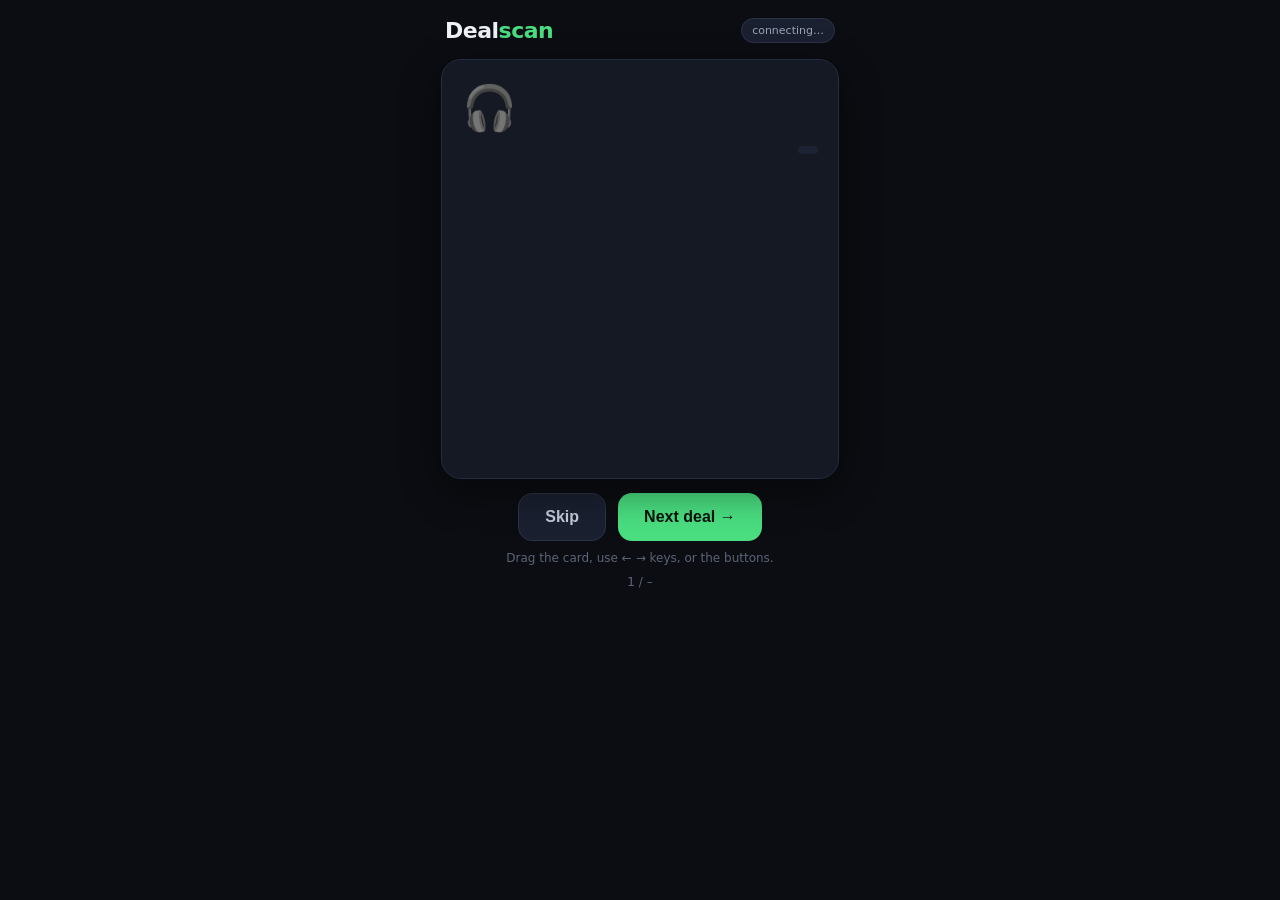
==== frontend/index.html @ 28bff277 "Scaffold shopping deal scorer PoC" ====
<!doctype html>
<html lang="en">
<head>
<meta charset="utf-8">
<meta name="viewport" content="width=device-width, initial-scale=1, viewport-fit=cover">
<title>Dealscan — is it a deal?</title>
<link rel="stylesheet" href="styles.css">
</head>
<body>
<header>
  <h1>Deal<span>scan</span></h1>
  <div id="mode-pill" class="pill">connecting…</div>
</header>

<main id="stage">
  <div id="card" class="card">
    <div class="cat" id="cat">🎧</div>
    <h2 id="title"></h2>
    <div class="price-row"><span id="price"></span><span id="cond"></span></div>
    <p id="blurb" class="blurb"></p>
    <p id="seller" class="seller"></p>

    <div id="scoring" class="scoring hidden">
      <div class="spinner"></div><span>asking the model…</span>
    </div>

    <div id="verdict" class="verdict hidden">
      <div id="verdict-label" class="verdict-label"></div>
      <div class="bars" id="bars"></div>
      <div class="meta">
        <span id="latency"></span>
        <span id="confidence"></span>
        <span id="redflag"></span>
      </div>
    </div>
  </div>
</main>

<div class="controls">
  <button id="skip" class="btn ghost">Skip</button>
  <button id="next" class="btn primary">Next deal →</button>
</div>
<p class="hint">Drag the card, use ← → keys, or the buttons.</p>
<p class="counter"><span id="idx">1</span> / <span id="total">–</span></p>

<script src="app.js"></script>
</body>
</html>
---- frontend/styles.css ----
* { box-sizing: border-box; -webkit-tap-highlight-color: transparent; }
body {
  margin: 0; font-family: -apple-system, BlinkMacSystemFont, "SF Pro Text", system-ui, sans-serif;
  background: #0b0d12; color: #eef1f6; min-height: 100vh;
  display: flex; flex-direction: column; align-items: center;
}
header {
  width: 100%; max-width: 430px; padding: 18px 20px 6px;
  display: flex; justify-content: space-between; align-items: center;
}
h1 { font-size: 22px; margin: 0; letter-spacing: -0.5px; }
h1 span { color: #4ade80; }
.pill {
  font-size: 11px; padding: 5px 10px; border-radius: 999px;
  background: #1a2030; color: #9aa4b8; border: 1px solid #2a3348;
}
.pill.live { background: #0e2a1a; color: #4ade80; border-color: #1d5c38; }
.pill.demo { background: #2a1e0e; color: #fbbf24; border-color: #6b4a1d; }

#stage { width: 100%; max-width: 430px; padding: 10px 16px; touch-action: pan-y; }
.card {
  background: #141923; border: 1px solid #232c40; border-radius: 20px;
  padding: 22px 20px; min-height: 420px; position: relative;
  box-shadow: 0 12px 40px rgba(0,0,0,.45); user-select: none;
  transition: transform .25s ease, opacity .25s ease;
}
.card .cat { font-size: 44px; }
.card h2 { font-size: 19px; margin: 12px 0 8px; line-height: 1.35; }
.price-row { display: flex; justify-content: space-between; align-items: baseline; margin-bottom: 10px; }
#price { font-size: 30px; font-weight: 700; letter-spacing: -1px; }
#cond { font-size: 12px; color: #9aa4b8; background: #1c2333; padding: 4px 10px; border-radius: 999px; }
.blurb { font-size: 14px; color: #c3cad8; line-height: 1.5; margin: 0 0 10px; }
.seller { font-size: 12px; color: #7c8698; margin: 0 0 6px; }

.scoring { display: flex; align-items: center; gap: 10px; margin-top: 18px; color: #9aa4b8; font-size: 14px; }
.spinner {
  width: 18px; height: 18px; border-radius: 50%;
  border: 2px solid #2a3348; border-top-color: #4ade80;
  animation: spin 0.8s linear infinite;
}
@keyframes spin { to { transform: rotate(360deg); } }

.verdict { margin-top: 16px; border-top: 1px solid #232c40; padding-top: 14px; }
.verdict-label {
  display: inline-block; font-weight: 700; font-size: 15px;
  padding: 8px 14px; border-radius: 12px; margin-bottom: 12px;
}
.verdict-label.great_deal { background: #0e2a1a; color: #4ade80; border: 1px solid #1d5c38; }
.verdict-label.fair_price { background: #2a2111; color: #fbbf24; border: 1px solid #6b4a1d; }
.verdict-label.bad_deal { background: #2a1215; color: #f87171; border: 1px solid #6b2227; }
.bars { display: flex; flex-direction: column; gap: 7px; margin-bottom: 12px; }
.bar-row { display: flex; align-items: center; gap: 8px; font-size: 12px; color: #9aa4b8; }
.bar-row .name { width: 74px; text-transform: capitalize; }
.bar-track { flex: 1; height: 8px; background: #1c2333; border-radius: 999px; overflow: hidden; }
.bar-fill { height: 100%; border-radius: 999px; background: #4ade80; transition: width .5s ease; }
.bar-row .pct { width: 38px; text-align: right; }
.meta { display: flex; gap: 8px; flex-wrap: wrap; font-size: 11px; color: #7c8698; }
.meta span { background: #1a2030; padding: 4px 9px; border-radius: 999px; }
.meta .warn { color: #f87171; }

.hidden { display: none !important; }
.controls { display: flex; gap: 12px; margin-top: 4px; }
.btn {
  border: none; border-radius: 14px; padding: 14px 26px; font-size: 16px; font-weight: 600;
  cursor: pointer;
}
.btn.primary { background: #4ade80; color: #06130c; }
.btn.ghost { background: #1a2030; color: #c3cad8; border: 1px solid #2a3348; }
.hint, .counter { font-size: 12px; color: #5b6577; margin: 10px 0 0; }
.counter { margin-bottom: 26px; }
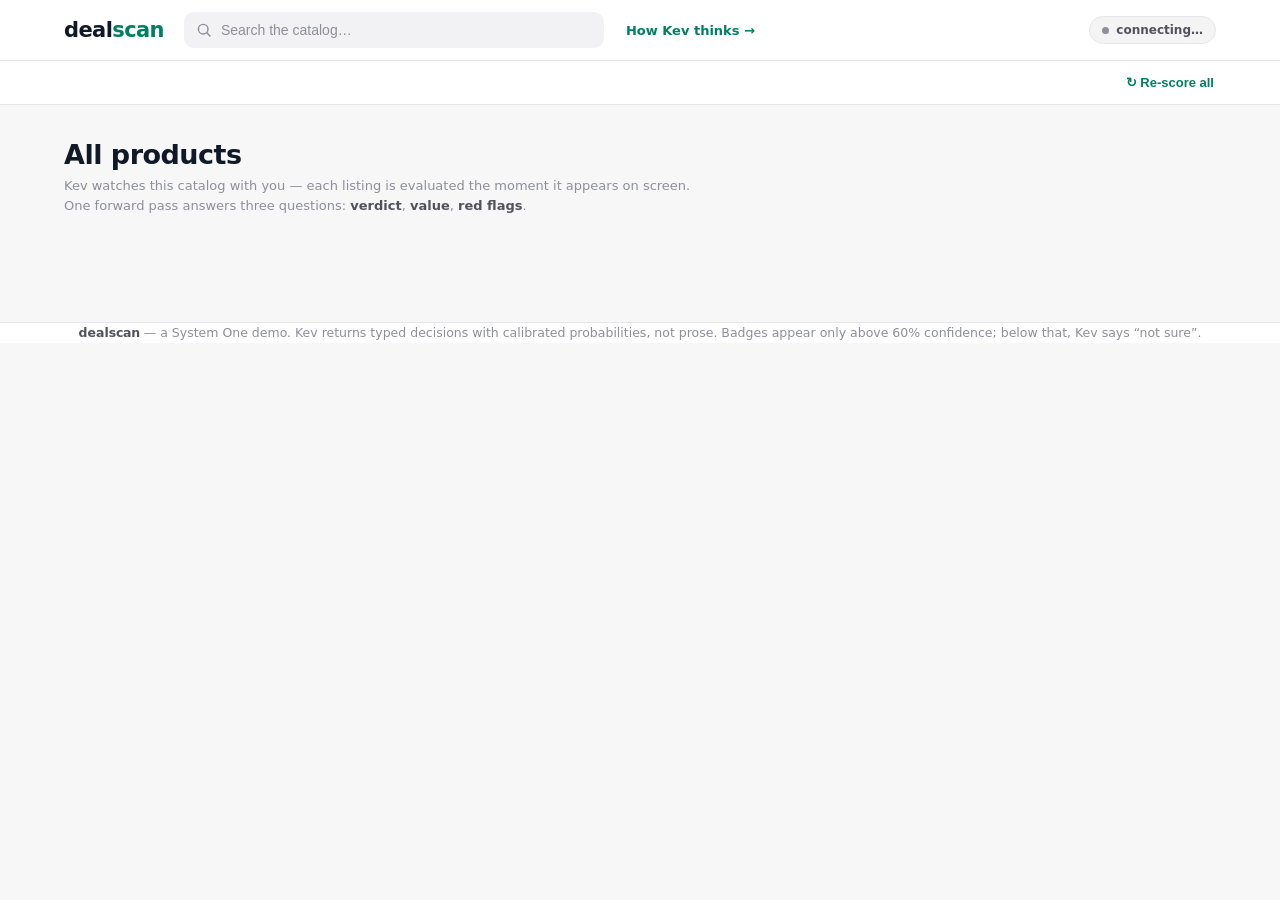
==== commit 330e4635: "Storefront catalog UI + "How Kev thinks" lab page Co-Authored-By: Claude Code <noreply@anthropic.com" ====
--- a/frontend/index.html
+++ b/frontend/index.html
@@ -3,46 +3,58 @@
 <head>
 <meta charset="utf-8">
 <meta name="viewport" content="width=device-width, initial-scale=1, viewport-fit=cover">
-<title>Dealscan — is it a deal?</title>
+<title>Dealscan — every listing, evaluated as you browse</title>
 <link rel="stylesheet" href="styles.css">
 </head>
 <body>
-<header>
-  <h1>Deal<span>scan</span></h1>
-  <div id="mode-pill" class="pill">connecting…</div>
+
+<header class="topbar">
+  <div class="topbar-inner">
+    <a class="logo" href="/">deal<span>scan</span></a>
+    <div class="search-wrap">
+      <svg class="search-icon" viewBox="0 0 20 20" fill="none" aria-hidden="true">
+        <circle cx="9" cy="9" r="6" stroke="currentColor" stroke-width="1.8"/>
+        <path d="M13.5 13.5 L17.5 17.5" stroke="currentColor" stroke-width="1.8" stroke-linecap="round"/>
+      </svg>
+      <input id="search" type="search" placeholder="Search the catalog…" autocomplete="off">
+    </div>
+    <a class="navlink" href="/lab.html">How Kev thinks →</a>
+    <div id="mode-pill" class="pill">
+      <span class="dot"></span><span id="mode-text">connecting…</span>
+    </div>
+  </div>
 </header>
 
-<main id="stage">
-  <div id="card" class="card">
-    <div class="cat" id="cat">🎧</div>
-    <h2 id="title"></h2>
-    <div class="price-row"><span id="price"></span><span id="cond"></span></div>
-    <p id="blurb" class="blurb"></p>
-    <p id="seller" class="seller"></p>
-
-    <div id="scoring" class="scoring hidden">
-      <div class="spinner"></div><span>asking the model…</span>
-    </div>
-
-    <div id="verdict" class="verdict hidden">
-      <div id="verdict-label" class="verdict-label"></div>
-      <div class="bars" id="bars"></div>
-      <div class="meta">
-        <span id="latency"></span>
-        <span id="confidence"></span>
-        <span id="redflag"></span>
-      </div>
+<div class="subbar">
+  <div class="subbar-inner">
+    <div class="chips" id="chips"></div>
+    <div class="sub-right">
+      <span id="queue-note" class="queue-note hidden"></span>
+      <button id="rescore" class="linkbtn" title="Clear all verdicts and let Kev evaluate again">↻ Re-score all</button>
     </div>
   </div>
+</div>
+
+<main class="page">
+  <div class="catalog-head">
+    <h1>All products</h1>
+    <p class="count-line" id="count-line"></p>
+    <p class="subline">
+      Kev watches this catalog with you — each listing is evaluated the moment it appears on screen.
+      One forward pass answers three questions: <em>verdict</em>, <em>value</em>, <em>red flags</em>.
+    </p>
+  </div>
+
+  <div class="grid" id="grid"></div>
+  <p id="empty" class="empty hidden">No products match.</p>
 </main>
 
-<div class="controls">
-  <button id="skip" class="btn ghost">Skip</button>
-  <button id="next" class="btn primary">Next deal →</button>
-</div>
-<p class="hint">Drag the card, use ← → keys, or the buttons.</p>
-<p class="counter"><span id="idx">1</span> / <span id="total">–</span></p>
+<footer class="footer">
+  <p><strong>deal<span>scan</span></strong> — a System One demo. Kev returns typed decisions with calibrated
+  probabilities, not prose. Badges appear only above 60% confidence; below that, Kev says “not sure”.</p>
+</footer>
 
+<script src="catalog.js"></script>
 <script src="app.js"></script>
 </body>
 </html>
--- a/frontend/styles.css
+++ b/frontend/styles.css
@@ -1,70 +1,504 @@
+/* Dealscan — a clean Shopify-style catalog with Kev evaluating live. */
+
+:root {
+  --ink: #111827;
+  --ink-2: #52525b;
+  --ink-3: #8e8e99;
+  --line: #e6e7eb;
+  --page: #f7f7f8;
+  --card: #ffffff;
+  --brand: #008060;          /* shop green */
+  --great: #10b981;
+  --fair: #f59e0b;
+  --bad: #ef4444;
+  --radius: 12px;
+}
+
 * { box-sizing: border-box; -webkit-tap-highlight-color: transparent; }
+
 body {
-  margin: 0; font-family: -apple-system, BlinkMacSystemFont, "SF Pro Text", system-ui, sans-serif;
-  background: #0b0d12; color: #eef1f6; min-height: 100vh;
-  display: flex; flex-direction: column; align-items: center;
-}
-header {
-  width: 100%; max-width: 430px; padding: 18px 20px 6px;
-  display: flex; justify-content: space-between; align-items: center;
-}
-h1 { font-size: 22px; margin: 0; letter-spacing: -0.5px; }
-h1 span { color: #4ade80; }
+  margin: 0;
+  font-family: -apple-system, BlinkMacSystemFont, "SF Pro Text", "Segoe UI", system-ui, sans-serif;
+  background: var(--page);
+  color: var(--ink);
+  -webkit-font-smoothing: antialiased;
+}
+
+/* ---------- top bar ---------- */
+
+.topbar {
+  position: sticky; top: 0; z-index: 50;
+  background: rgba(255, 255, 255, 0.92);
+  backdrop-filter: saturate(1.4) blur(10px);
+  border-bottom: 1px solid var(--line);
+}
+.topbar-inner, .subbar-inner, .page, .footer-inner {
+  max-width: 1200px; margin: 0 auto; padding: 0 24px;
+}
+.topbar-inner {
+  height: 60px;
+  display: flex; align-items: center; gap: 20px;
+}
+.logo {
+  font-size: 21px; font-weight: 800; letter-spacing: -0.6px;
+  color: var(--ink); text-decoration: none; white-space: nowrap;
+}
+.logo span { color: var(--brand); }
+
+.search-wrap {
+  flex: 1; max-width: 420px; position: relative; color: var(--ink-3);
+}
+.search-icon {
+  position: absolute; left: 12px; top: 50%; transform: translateY(-50%);
+  width: 16px; height: 16px; pointer-events: none;
+}
+#search {
+  width: 100%; padding: 9px 14px 9px 36px;
+  font-size: 14px; color: var(--ink);
+  background: #f2f2f4; border: 1px solid transparent; border-radius: 10px;
+  outline: none; transition: border-color .15s, background .15s;
+}
+#search:focus { background: #fff; border-color: var(--brand); }
+#search::placeholder { color: var(--ink-3); }
+
 .pill {
-  font-size: 11px; padding: 5px 10px; border-radius: 999px;
-  background: #1a2030; color: #9aa4b8; border: 1px solid #2a3348;
-}
-.pill.live { background: #0e2a1a; color: #4ade80; border-color: #1d5c38; }
-.pill.demo { background: #2a1e0e; color: #fbbf24; border-color: #6b4a1d; }
-
-#stage { width: 100%; max-width: 430px; padding: 10px 16px; touch-action: pan-y; }
+  margin-left: auto;
+  display: inline-flex; align-items: center; gap: 7px;
+  font-size: 12px; font-weight: 600; padding: 6px 12px;
+  border-radius: 999px; border: 1px solid var(--line);
+  background: #f4f4f5; color: var(--ink-2); white-space: nowrap;
+}
+.pill .dot { width: 7px; height: 7px; border-radius: 50%; background: var(--ink-3); }
+.pill.live { background: #e7f6f0; border-color: #b9e4d4; color: #046c4e; }
+.pill.live .dot { background: var(--brand); animation: pulse 1.6s ease infinite; }
+.pill.demo { background: #fdf3e0; border-color: #f2ddb4; color: #966400; }
+.pill.demo .dot { background: #e8a33d; }
+@keyframes pulse { 50% { opacity: .35; } }
+
+/* ---------- sub bar: chips + queue ---------- */
+
+.subbar { background: #fff; border-bottom: 1px solid var(--line); }
+.subbar-inner {
+  display: flex; align-items: center; gap: 12px;
+  padding-top: 10px; padding-bottom: 10px; flex-wrap: wrap;
+}
+.chips { display: flex; gap: 8px; flex-wrap: wrap; }
+.chip {
+  border: 1px solid var(--line); background: #fff; color: var(--ink-2);
+  font-size: 13px; font-weight: 500; padding: 6px 14px;
+  border-radius: 999px; cursor: pointer; transition: all .15s;
+}
+.chip:hover { border-color: #c9cacf; color: var(--ink); }
+.chip.active { background: var(--ink); border-color: var(--ink); color: #fff; }
+.sub-right { margin-left: auto; display: flex; align-items: center; gap: 14px; }
+.queue-note { font-size: 12.5px; font-weight: 600; color: #966400; }
+.linkbtn {
+  border: none; background: none; color: var(--brand);
+  font-size: 13px; font-weight: 600; cursor: pointer; padding: 4px 2px;
+}
+.linkbtn:hover { text-decoration: underline; }
+
+/* ---------- catalog head ---------- */
+
+.page { padding-top: 34px; padding-bottom: 60px; }
+.catalog-head h1 { font-size: 27px; letter-spacing: -0.5px; margin: 0 0 6px; }
+.count-line { font-size: 13.5px; color: var(--ink-2); margin: 0 0 6px; }
+.subline { font-size: 13px; color: var(--ink-3); margin: 0 0 26px; max-width: 640px; line-height: 1.55; }
+.subline em { font-style: normal; font-weight: 600; color: var(--ink-2); }
+
+/* ---------- grid + cards ---------- */
+
+.grid {
+  display: grid;
+  grid-template-columns: repeat(auto-fill, minmax(255px, 1fr));
+  gap: 22px;
+}
 .card {
-  background: #141923; border: 1px solid #232c40; border-radius: 20px;
-  padding: 22px 20px; min-height: 420px; position: relative;
-  box-shadow: 0 12px 40px rgba(0,0,0,.45); user-select: none;
-  transition: transform .25s ease, opacity .25s ease;
-}
-.card .cat { font-size: 44px; }
-.card h2 { font-size: 19px; margin: 12px 0 8px; line-height: 1.35; }
-.price-row { display: flex; justify-content: space-between; align-items: baseline; margin-bottom: 10px; }
-#price { font-size: 30px; font-weight: 700; letter-spacing: -1px; }
-#cond { font-size: 12px; color: #9aa4b8; background: #1c2333; padding: 4px 10px; border-radius: 999px; }
-.blurb { font-size: 14px; color: #c3cad8; line-height: 1.5; margin: 0 0 10px; }
-.seller { font-size: 12px; color: #7c8698; margin: 0 0 6px; }
-
-.scoring { display: flex; align-items: center; gap: 10px; margin-top: 18px; color: #9aa4b8; font-size: 14px; }
-.spinner {
-  width: 18px; height: 18px; border-radius: 50%;
-  border: 2px solid #2a3348; border-top-color: #4ade80;
-  animation: spin 0.8s linear infinite;
-}
-@keyframes spin { to { transform: rotate(360deg); } }
-
-.verdict { margin-top: 16px; border-top: 1px solid #232c40; padding-top: 14px; }
-.verdict-label {
-  display: inline-block; font-weight: 700; font-size: 15px;
-  padding: 8px 14px; border-radius: 12px; margin-bottom: 12px;
-}
-.verdict-label.great_deal { background: #0e2a1a; color: #4ade80; border: 1px solid #1d5c38; }
-.verdict-label.fair_price { background: #2a2111; color: #fbbf24; border: 1px solid #6b4a1d; }
-.verdict-label.bad_deal { background: #2a1215; color: #f87171; border: 1px solid #6b2227; }
-.bars { display: flex; flex-direction: column; gap: 7px; margin-bottom: 12px; }
-.bar-row { display: flex; align-items: center; gap: 8px; font-size: 12px; color: #9aa4b8; }
-.bar-row .name { width: 74px; text-transform: capitalize; }
-.bar-track { flex: 1; height: 8px; background: #1c2333; border-radius: 999px; overflow: hidden; }
-.bar-fill { height: 100%; border-radius: 999px; background: #4ade80; transition: width .5s ease; }
-.bar-row .pct { width: 38px; text-align: right; }
-.meta { display: flex; gap: 8px; flex-wrap: wrap; font-size: 11px; color: #7c8698; }
-.meta span { background: #1a2030; padding: 4px 9px; border-radius: 999px; }
-.meta .warn { color: #f87171; }
+  background: var(--card);
+  border: 1px solid var(--line);
+  border-radius: var(--radius);
+  overflow: hidden;
+  display: flex; flex-direction: column;
+  transition: box-shadow .18s ease, transform .18s ease, border-color .18s ease;
+}
+.card:hover {
+  transform: translateY(-2px);
+  border-color: #d8d9de;
+  box-shadow: 0 10px 28px rgba(17, 24, 39, 0.08);
+}
+.card.filtered { display: none; }
+.card.enter { animation: fadeUp .45s ease both; }
+@keyframes fadeUp {
+  from { opacity: 0; transform: translateY(10px); }
+}
+
+.media {
+  position: relative;
+  aspect-ratio: 4 / 3;
+  display: flex; align-items: center; justify-content: center;
+}
+.tint-0 { background: linear-gradient(135deg, #eef4ff, #e2ecff); }
+.tint-1 { background: linear-gradient(135deg, #fdf1e7, #fbe4d0); }
+.tint-2 { background: linear-gradient(135deg, #edf9f1, #dcf2e4); }
+.tint-3 { background: linear-gradient(135deg, #f6f0ff, #ebe1fb); }
+.tint-4 { background: linear-gradient(135deg, #fff7e8, #fdeccd); }
+.tint-5 { background: linear-gradient(135deg, #eefafa, #daf0f0); }
+.emoji {
+  font-size: 58px;
+  filter: drop-shadow(0 6px 10px rgba(17, 24, 39, 0.16));
+  transition: transform .25s ease;
+}
+.card:hover .emoji { transform: scale(1.07); }
+
+/* badges (Kev's verdict lives where Shopify puts sale badges) */
+.badge-zone { position: absolute; top: 12px; left: 12px; }
+.badge {
+  display: inline-flex; align-items: center; gap: 6px;
+  font-size: 12px; font-weight: 700; letter-spacing: 0.1px;
+  color: #fff; padding: 5px 11px; border-radius: 999px;
+  box-shadow: 0 2px 8px rgba(17, 24, 39, 0.18);
+}
+.badge.great_deal { background: #0a9169; }
+.badge.fair_price { background: #d97706; }
+.badge.bad_deal { background: #dc2626; }
+.badge.unsure { background: #4b5563; }
+.badge.thinking { background: rgba(255, 255, 255, 0.95); color: var(--ink-2); box-shadow: 0 1px 6px rgba(17,24,39,.12); }
+.badge.pop { animation: pop .3s cubic-bezier(.34,1.56,.64,1) both; }
+@keyframes pop { from { transform: scale(.75); opacity: 0; } }
+
+.mini-spin, .spin {
+  width: 11px; height: 11px; border-radius: 50%;
+  border: 2px solid #d7d8dd; border-top-color: var(--brand);
+  animation: rot .7s linear infinite;
+}
+.mini-spin { border-top-color: var(--ink-2); }
+.spin { width: 14px; height: 14px; border-width: 2px; }
+@keyframes rot { to { transform: rotate(360deg); } }
+
+/* ---------- card body ---------- */
+
+.body { padding: 14px 16px 16px; display: flex; flex-direction: column; flex: 1; }
+.vendor {
+  font-size: 11px; color: var(--ink-3); letter-spacing: .2px;
+  white-space: nowrap; overflow: hidden; text-overflow: ellipsis;
+}
+.title {
+  font-size: 14.5px; font-weight: 600; line-height: 1.4;
+  margin: 4px 0 8px; min-height: 40px;
+  display: -webkit-box; -webkit-line-clamp: 2; -webkit-box-orient: vertical; overflow: hidden;
+}
+.price-row { display: flex; align-items: baseline; gap: 8px; margin-bottom: 12px; }
+.price { font-size: 18px; font-weight: 700; letter-spacing: -0.3px; }
+.cond {
+  font-size: 10.5px; color: var(--ink-2); background: #f2f2f4;
+  padding: 3px 8px; border-radius: 999px; white-space: nowrap;
+  overflow: hidden; text-overflow: ellipsis; max-width: 55%;
+}
+
+/* ---------- analysis: thinking → verdict ---------- */
+
+.analysis { margin-top: auto; border-top: 1px dashed var(--line); padding-top: 12px; }
+
+.think-row { display: flex; align-items: center; gap: 8px; margin-bottom: 10px; }
+.think-msg { font-size: 12px; color: var(--ink-2); transition: opacity .2s; }
+
+.skel { display: flex; flex-direction: column; gap: 6px; }
+.skel i {
+  height: 7px; border-radius: 999px;
+  background: linear-gradient(90deg, #ececef 25%, #f6f6f8 45%, #ececef 65%);
+  background-size: 240% 100%;
+  animation: shimmer 1.15s linear infinite;
+}
+.skel i:nth-child(1) { width: 88%; }
+.skel i:nth-child(2) { width: 64%; }
+.skel i:nth-child(3) { width: 30%; }
+@keyframes shimmer { to { background-position: -140% 0; } }
+
+.verdict.reveal { animation: fadeUp .35s ease both; }
+.unsure-note {
+  font-size: 11.5px; color: var(--ink-2); background: #f2f2f4;
+  border-radius: 8px; padding: 6px 9px; margin: 0 0 10px;
+}
+
+.bars { display: flex; flex-direction: column; gap: 6px; margin-bottom: 10px; }
+.bar-row { display: flex; align-items: center; gap: 8px; }
+.bar-name { width: 34px; font-size: 10.5px; font-weight: 600; color: var(--ink-3); }
+.bar-track {
+  flex: 1; height: 6px; border-radius: 999px; background: #eef0f3; overflow: hidden;
+}
+.bar-fill { height: 100%; border-radius: 999px; transition: width .55s cubic-bezier(.2,.7,.3,1); }
+.bar-fill.great_deal { background: var(--great); }
+.bar-fill.fair_price { background: var(--fair); }
+.bar-fill.bad_deal { background: var(--bad); }
+.bar-pct { width: 34px; text-align: right; font-size: 10.5px; color: var(--ink-2); font-variant-numeric: tabular-nums; }
+
+.chips { display: flex; flex-wrap: wrap; gap: 6px; }
+.chiplet {
+  font-size: 10.5px; font-weight: 500; color: var(--ink-2);
+  background: #f4f4f5; border-radius: 999px; padding: 3px 8px;
+}
+.chiplet.warn { background: #fdf3e0; color: #966400; }
+.chiplet.alert { background: #fdeaea; color: #b42318; }
+.err { font-size: 12px; color: #b42318; margin: 0; }
+
+.empty { text-align: center; color: var(--ink-3); font-size: 14px; padding: 60px 0; }
+
+/* ---------- footer ---------- */
+
+.footer { border-top: 1px solid var(--line); background: #fff; margin-top: 20px; }
+.footer-inner { padding: 22px 24px 30px; }
+.footer p { font-size: 12.5px; color: var(--ink-3); margin: 0; text-align: center; line-height: 1.6; }
+.footer strong { color: var(--ink-2); }
+.footer .logo, .footer span { letter-spacing: -0.3px; }
 
 .hidden { display: none !important; }
-.controls { display: flex; gap: 12px; margin-top: 4px; }
-.btn {
-  border: none; border-radius: 14px; padding: 14px 26px; font-size: 16px; font-weight: 600;
-  cursor: pointer;
-}
-.btn.primary { background: #4ade80; color: #06130c; }
-.btn.ghost { background: #1a2030; color: #c3cad8; border: 1px solid #2a3348; }
-.hint, .counter { font-size: 12px; color: #5b6577; margin: 10px 0 0; }
-.counter { margin-bottom: 26px; }
+
+/* ---------- header nav link ---------- */
+
+.navlink {
+  font-size: 13px; font-weight: 600; color: var(--brand);
+  text-decoration: none; white-space: nowrap; padding: 6px 2px;
+}
+.navlink:hover { text-decoration: underline; }
+
+/* =========================================================
+   Lab page — catalog + live run inspector
+   ========================================================= */
+
+.lab {
+  max-width: 1280px; margin: 0 auto; padding: 30px 24px 60px;
+  display: grid; grid-template-columns: minmax(0, 1fr) 400px;
+  gap: 28px; align-items: start;
+}
+.lab .catalog-head h1 { font-size: 24px; }
+.lab .subline { margin-bottom: 20px; }
+
+/* ---------- inspector panel ---------- */
+
+.inspector {
+  position: sticky; top: 76px;
+  background: var(--card);
+  border: 1px solid var(--line);
+  border-radius: 14px;
+  display: flex; flex-direction: column;
+  max-height: calc(100vh - 100px);
+  box-shadow: 0 6px 24px rgba(17, 24, 39, 0.06);
+}
+.inspector-head {
+  padding: 14px 16px 10px;
+  border-bottom: 1px solid var(--line);
+  display: flex; flex-direction: column; gap: 10px;
+}
+.inspector-title { font-size: 13px; font-weight: 700; letter-spacing: .2px; color: var(--ink-2); }
+.stage-controls { display: flex; align-items: center; gap: 8px; }
+.ctl {
+  border: 1px solid var(--line); background: #fff; color: var(--ink-2);
+  border-radius: 8px; font-size: 14px; font-weight: 700;
+  width: 30px; height: 28px; cursor: pointer; line-height: 1;
+}
+.ctl:hover { border-color: #c9cacf; color: var(--ink); }
+.ctl.wide { width: auto; padding: 0 10px; font-size: 12px; }
+.dots { display: flex; gap: 6px; flex: 1; justify-content: center; }
+.dot {
+  width: 9px; height: 9px; border-radius: 50%; border: none; padding: 0;
+  background: #dcdbdf; cursor: pointer; transition: all .15s;
+}
+.dot:hover { background: #b9b8bf; }
+.dot.on { background: var(--brand); transform: scale(1.25); }
+
+.stage {
+  padding: 16px; overflow-y: auto;
+  flex: 1 1 auto; min-height: 0;
+}
+.stage.reveal { animation: fadeUp .3s ease both; }
+.stage-kicker {
+  font-size: 10.5px; font-weight: 700; letter-spacing: .8px;
+  text-transform: uppercase; color: var(--brand); margin-bottom: 8px;
+}
+.stage-title { font-size: 17px; margin: 0 0 10px; letter-spacing: -0.3px; }
+.stage-wait { font-size: 13px; color: var(--ink-3); line-height: 1.6; }
+.explain { font-size: 12.5px; color: var(--ink-2); line-height: 1.6; margin: 10px 0; }
+.explain code { background: #f2f2f4; padding: 1px 5px; border-radius: 5px; font-size: 11px; }
+
+.inspector-foot {
+  border-top: 1px solid var(--line);
+  padding: 9px 16px; font-size: 11px; color: var(--ink-3);
+  white-space: nowrap; overflow: hidden; text-overflow: ellipsis;
+}
+
+.callout {
+  font-size: 12px; line-height: 1.6;
+  background: #eef7f3; border: 1px solid #cfe8dd; color: #14532d;
+  border-radius: 9px; padding: 9px 11px; margin: 12px 0 4px;
+}
+.callout.warn { background: #fdf3e0; border-color: #f2ddb4; color: #966400; }
+.callout code { background: rgba(255,255,255,.6); padding: 1px 4px; border-radius: 4px; }
+
+.demo-banner {
+  font-size: 12px; font-weight: 600;
+  background: #fdeaea; color: #b42318;
+  border-radius: 9px; padding: 8px 11px; margin-bottom: 10px;
+}
+
+/* ---------- stage 1: mini product ---------- */
+
+.mini-product {
+  display: flex; gap: 12px; align-items: center;
+  border: 1px solid var(--line); border-radius: 10px; padding: 10px;
+}
+.mini-media {
+  width: 64px; height: 64px; border-radius: 8px; flex: none;
+  display: flex; align-items: center; justify-content: center;
+}
+.mini-media .emoji { font-size: 32px; }
+.mini-info { display: flex; flex-direction: column; gap: 3px; min-width: 0; }
+.mini-info strong { font-size: 13px; line-height: 1.35; }
+.mini-meta { font-size: 11px; color: var(--ink-3); }
+
+/* ---------- code blocks (state + JSON) ---------- */
+
+.code {
+  background: #101623; color: #dbe4f3;
+  border-radius: 10px; padding: 12px 14px;
+  font-family: "SF Mono", ui-monospace, Menlo, monospace;
+  font-size: 11px; line-height: 1.65;
+  white-space: pre-wrap; word-break: break-word;
+  max-height: 300px; overflow-y: auto; margin: 10px 0;
+}
+.json { font-size: 10.5px; }
+.j-key { color: #8ad2ff; }
+.j-str { color: #a8e6a3; }
+.j-num { color: #ffd479; }
+.j-bool { color: #f0a1e0; }
+
+/* ---------- stage 3: question cards ---------- */
+
+.q-card {
+  border: 1px solid var(--line); border-radius: 10px;
+  padding: 10px 12px; margin: 10px 0;
+}
+.q-head { display: flex; align-items: center; gap: 8px; margin-bottom: 6px; }
+.q-id { font-weight: 700; font-size: 13px; }
+.q-type {
+  font-size: 10px; font-weight: 700; letter-spacing: .5px;
+  padding: 2px 8px; border-radius: 999px; color: #fff;
+}
+.t-choice { background: #0a9169; }
+.t-score { background: #d97706; }
+.t-noul { background: #6366f1; }
+.q-instructions { font-size: 12px; color: var(--ink-2); margin: 0 0 8px; line-height: 1.5; }
+.q-criteria { margin: 0; padding-left: 16px; font-size: 11.5px; color: var(--ink-3); line-height: 1.7; }
+.q-criteria b { color: var(--ink-2); }
+
+/* ---------- stage 4: the forward pass ---------- */
+
+.flow {
+  border: 1px solid var(--line); border-radius: 12px;
+  padding: 14px; margin: 10px 0;
+  display: flex; flex-direction: column; gap: 12px;
+  background: linear-gradient(180deg, #fbfbfc, #f6f7f9);
+}
+.flow-state {
+  align-self: center; text-align: center;
+  background: #101623; color: #dbe4f3;
+  font-size: 11.5px; font-weight: 600;
+  border-radius: 8px; padding: 8px 14px;
+}
+.flow-state .tok { display: block; font-size: 10px; font-weight: 400; opacity: .65; margin-top: 2px; }
+.flow-branches { display: grid; grid-template-columns: repeat(3, 1fr); gap: 8px; }
+.flow-q {
+  background: #fff; border: 1px solid var(--line); border-radius: 9px;
+  padding: 8px 6px; text-align: center;
+  display: flex; flex-direction: column; gap: 6px; align-items: center;
+}
+.flow-q-name { font-size: 10.5px; font-weight: 700; color: var(--ink-2); }
+.flow-opts { display: flex; gap: 4px; }
+.flow-opts i { width: 14px; height: 14px; border-radius: 4px; background: #e4e6ea; }
+.flow-decide {
+  font-family: "SF Mono", ui-monospace, Menlo, monospace;
+  font-size: 9.5px; color: var(--brand);
+  background: #e7f6f0; border-radius: 5px; padding: 2px 6px;
+}
+.flow-head { text-align: center; font-size: 11px; font-weight: 600; color: var(--ink-3); }
+
+/* ---------- stage 6: verdict + timing ---------- */
+
+.final-badge { display: flex; align-items: center; gap: 10px; margin: 10px 0; }
+.final-badge .badge { position: static; font-size: 13px; padding: 7px 13px; }
+
+.gate-meter { margin: 10px 0 4px; }
+.gm-bar {
+  position: relative; height: 10px; border-radius: 999px;
+  background: #eef0f3; overflow: hidden;
+}
+.gm-bar span {
+  display: block; height: 100%; border-radius: 999px;
+  background: linear-gradient(90deg, #34d399, #0a9169);
+  transition: width .6s ease;
+}
+.gm-gate {
+  position: absolute; top: -2px; bottom: -2px; left: 60%;
+  width: 2px; background: #d19d0d;
+}
+.gm-labels {
+  display: flex; justify-content: space-between;
+  font-size: 10.5px; color: var(--ink-3); margin-top: 4px;
+}
+
+.wf {
+  display: flex; height: 26px; border-radius: 8px; overflow: hidden;
+  font-size: 10.5px; font-weight: 700; color: #fff; margin: 8px 0 2px;
+}
+.wf-model {
+  background: #0a9169; display: flex; align-items: center;
+  justify-content: center; min-width: 0; white-space: nowrap; overflow: hidden;
+}
+.wf-net {
+  background: #c3cad8; color: #3f4756; display: flex; align-items: center;
+  justify-content: center; min-width: 0; white-space: nowrap; overflow: hidden;
+}
+
+/* ---------- gate card (waiting for Kev) ---------- */
+
+.gate {
+  margin: 0 16px; border: 2px dashed #d19d0d;
+  background: #fffaf0; border-radius: 12px; padding: 16px;
+}
+.gate h3 { margin: 0 0 8px; font-size: 15px; }
+.gate p { font-size: 12.5px; color: var(--ink-2); line-height: 1.6; margin: 0 0 10px; }
+.gate .cmd {
+  background: #101623; color: #dbe4f3;
+  border-radius: 8px; padding: 10px 12px;
+  font-family: "SF Mono", ui-monospace, Menlo, monospace;
+  font-size: 10.5px; line-height: 1.6; overflow-x: auto;
+  white-space: pre; margin: 0 0 10px;
+}
+.gate-status { display: flex; align-items: center; gap: 8px; font-size: 12px; color: var(--ink-3); }
+
+/* ---------- responsive ---------- */
+
+@media (max-width: 1080px) {
+  .lab { grid-template-columns: 1fr; }
+  .inspector { position: static; max-height: none; }
+  .stage { max-height: 480px; }
+}
+@media (max-width: 640px) {
+  .topbar-inner { gap: 8px; }
+  .navlink { font-size: 12px; }
+  .flow-branches { grid-template-columns: 1fr; }
+  .lab { padding: 20px 14px 40px; }
+}
+
+/* ---------- small screens ---------- */
+
+@media (max-width: 640px) {
+  .topbar-inner { gap: 10px; padding: 0 14px; }
+  .subbar-inner, .page, .footer-inner { padding-left: 14px; padding-right: 14px; }
+  #search { padding: 8px 10px 8px 32px; }
+  .pill { font-size: 11px; padding: 5px 9px; }
+  .grid { gap: 12px; grid-template-columns: repeat(2, 1fr); }
+  .body { padding: 11px 12px 13px; }
+  .title { font-size: 13px; min-height: 36px; }
+  .price { font-size: 16px; }
+  .catalog-head h1 { font-size: 22px; }
+}
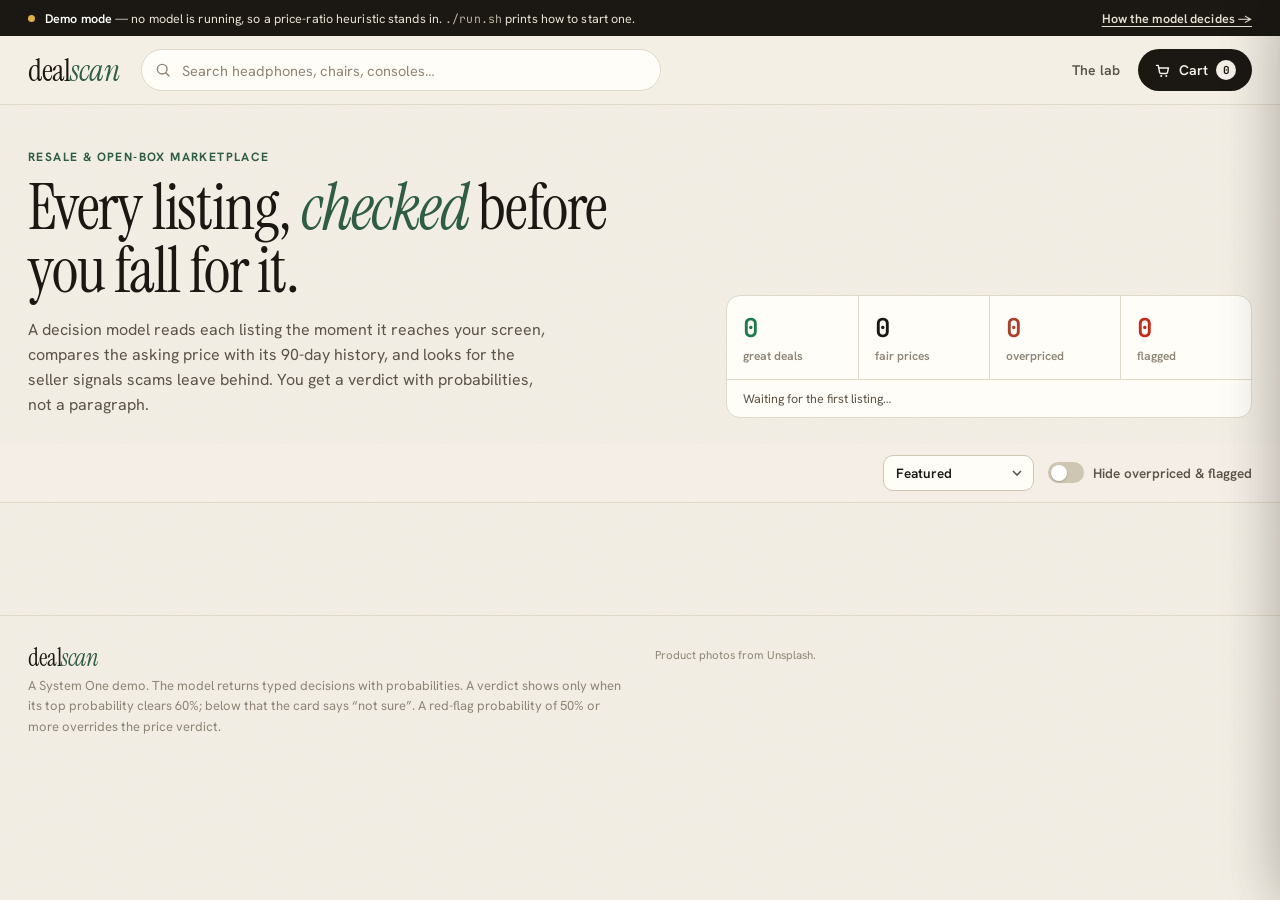
==== commit 7fe7b926: "Storefront redesign, Laya engine, and a benchmarked fine-tune Review findings that drove this:  - Th" ====
--- a/frontend/index.html
+++ b/frontend/index.html
@@ -3,56 +3,107 @@
 <head>
 <meta charset="utf-8">
 <meta name="viewport" content="width=device-width, initial-scale=1, viewport-fit=cover">
-<title>Dealscan — every listing, evaluated as you browse</title>
+<title>dealscan — every listing, checked against its price history</title>
+<link rel="preconnect" href="https://fonts.googleapis.com">
+<link rel="preconnect" href="https://fonts.gstatic.com" crossorigin>
+<link href="https://fonts.googleapis.com/css2?family=Hanken+Grotesk:wght@400;500;600;700&family=Instrument+Serif:ital@0;1&family=JetBrains+Mono:wght@400;600&display=swap" rel="stylesheet">
 <link rel="stylesheet" href="styles.css">
 </head>
 <body>
 
+<div class="announce" id="announce">
+  <div class="wrap">
+    <span class="dot"></span>
+    <span id="announce-text">Connecting to the model…</span>
+    <a href="/lab.html">How <span class="js-judge">the model</span> decides →</a>
+  </div>
+</div>
+
 <header class="topbar">
-  <div class="topbar-inner">
-    <a class="logo" href="/">deal<span>scan</span></a>
-    <div class="search-wrap">
-      <svg class="search-icon" viewBox="0 0 20 20" fill="none" aria-hidden="true">
-        <circle cx="9" cy="9" r="6" stroke="currentColor" stroke-width="1.8"/>
-        <path d="M13.5 13.5 L17.5 17.5" stroke="currentColor" stroke-width="1.8" stroke-linecap="round"/>
-      </svg>
-      <input id="search" type="search" placeholder="Search the catalog…" autocomplete="off">
-    </div>
-    <a class="navlink" href="/lab.html">How Kev thinks →</a>
-    <div id="mode-pill" class="pill">
-      <span class="dot"></span><span id="mode-text">connecting…</span>
-    </div>
+  <div class="wrap">
+    <a class="logo" href="/">deal<em>scan</em></a>
+    <label class="search">
+      <svg viewBox="0 0 20 20" fill="none" aria-hidden="true"><circle cx="9" cy="9" r="6" stroke="currentColor" stroke-width="1.8"/><path d="M13.5 13.5 17.5 17.5" stroke="currentColor" stroke-width="1.8" stroke-linecap="round"/></svg>
+      <input id="search" type="search" placeholder="Search headphones, chairs, consoles…" autocomplete="off" aria-label="Search listings">
+    </label>
+    <nav class="top-links">
+      <a href="/lab.html">The lab</a>
+      <button class="cart-btn" id="cart-btn" type="button" aria-label="Open cart">
+        <svg viewBox="0 0 20 20" fill="none" aria-hidden="true"><path d="M3 4h2l1.6 8.2a1.5 1.5 0 0 0 1.5 1.3h6.3a1.5 1.5 0 0 0 1.5-1.2L17 7H6" stroke="currentColor" stroke-width="1.7" stroke-linecap="round" stroke-linejoin="round"/><circle cx="8.5" cy="16.5" r="1.2" fill="currentColor"/><circle cx="14.5" cy="16.5" r="1.2" fill="currentColor"/></svg>
+        <span class="lbl">Cart</span><span class="cart-count" id="cart-count">0</span>
+      </button>
+    </nav>
   </div>
 </header>
 
-<div class="subbar">
-  <div class="subbar-inner">
+<section class="hero">
+  <div class="wrap">
+    <div>
+      <p class="eyebrow">Resale &amp; open-box marketplace</p>
+      <h1>Every listing, <em>checked</em> before you fall for it.</h1>
+      <p class="lede">A decision model reads each listing the moment it reaches your screen, compares
+        the asking price with its 90-day history, and looks for the seller signals scams leave behind.
+        You get a verdict with probabilities, not a paragraph.</p>
+    </div>
+    <div class="tally" id="tally">
+      <div class="t-great"><b id="t-great">0</b><span>great deals</span></div>
+      <div><b id="t-fair">0</b><span>fair prices</span></div>
+      <div class="t-bad"><b id="t-bad">0</b><span>overpriced</span></div>
+      <div class="t-scam"><b id="t-scam">0</b><span>flagged</span></div>
+      <div class="tally-note" id="tally-note">Waiting for the first listing…</div>
+    </div>
+  </div>
+</section>
+
+<div class="toolbar">
+  <div class="wrap">
     <div class="chips" id="chips"></div>
-    <div class="sub-right">
-      <span id="queue-note" class="queue-note hidden"></span>
-      <button id="rescore" class="linkbtn" title="Clear all verdicts and let Kev evaluate again">↻ Re-score all</button>
+    <div class="tools">
+      <select class="select" id="sort" aria-label="Sort listings">
+        <option value="featured">Featured</option>
+        <option value="deal">Best deal first</option>
+        <option value="price-asc">Price: low to high</option>
+        <option value="price-desc">Price: high to low</option>
+      </select>
+      <label class="toggle"><input type="checkbox" id="hide-bad"><span class="sw"></span><span class="t-long">Hide overpriced &amp; flagged</span><span class="t-short">Hide bad &amp; flagged</span></label>
     </div>
   </div>
 </div>
 
 <main class="page">
-  <div class="catalog-head">
-    <h1>All products</h1>
-    <p class="count-line" id="count-line"></p>
-    <p class="subline">
-      Kev watches this catalog with you — each listing is evaluated the moment it appears on screen.
-      One forward pass answers three questions: <em>verdict</em>, <em>value</em>, <em>red flags</em>.
-    </p>
+  <div class="wrap">
+    <p class="results-line" id="results-line"></p>
+    <div class="grid" id="grid"></div>
+    <p id="empty" class="empty hidden">Nothing matches — try another category or turn off the filter.</p>
   </div>
-
-  <div class="grid" id="grid"></div>
-  <p id="empty" class="empty hidden">No products match.</p>
 </main>
 
 <footer class="footer">
-  <p><strong>deal<span>scan</span></strong> — a System One demo. Kev returns typed decisions with calibrated
-  probabilities, not prose. Badges appear only above 60% confidence; below that, Kev says “not sure”.</p>
+  <div class="wrap">
+    <div>
+      <span class="logo">deal<em>scan</em></span>
+      <p>A System One demo. The model returns typed decisions with probabilities. A verdict
+      shows only when its top probability clears 60%; below that the card says “not sure”.
+      A red-flag probability of 50% or more overrides the price verdict.</p>
+    </div>
+    <p class="credits" id="credits">Product photos from Unsplash.</p>
+  </div>
 </footer>
+
+<!-- product detail -->
+<div class="scrim" id="scrim"></div>
+<aside class="drawer" id="pd" aria-label="Product details" aria-hidden="true">
+  <div class="drawer-head"><h2>Listing</h2><button class="x" data-close aria-label="Close">×</button></div>
+  <div class="drawer-body" id="pd-body"></div>
+  <div class="drawer-foot" id="pd-foot"></div>
+</aside>
+
+<!-- cart -->
+<aside class="drawer" id="cart" aria-label="Cart" aria-hidden="true">
+  <div class="drawer-head"><h2>Your cart</h2><button class="x" data-close aria-label="Close">×</button></div>
+  <div class="drawer-body" id="cart-body"></div>
+  <div class="drawer-foot" id="cart-foot"></div>
+</aside>
 
 <script src="catalog.js"></script>
 <script src="app.js"></script>
--- a/frontend/styles.css
+++ b/frontend/styles.css
@@ -1,504 +1,572 @@
-/* Dealscan — a clean Shopify-style catalog with Kev evaluating live. */
+/* dealscan — an editorial resale marketplace where a decision model checks every
+   listing against its price history. Warm paper, serif display, mono numbers for
+   anything the model said. Verdict colour is the only loud colour on the page. */
 
 :root {
-  --ink: #111827;
-  --ink-2: #52525b;
-  --ink-3: #8e8e99;
-  --line: #e6e7eb;
-  --page: #f7f7f8;
-  --card: #ffffff;
-  --brand: #008060;          /* shop green */
-  --great: #10b981;
-  --fair: #f59e0b;
-  --bad: #ef4444;
-  --radius: 12px;
+  --paper: #f4efe6;
+  --paper-2: #ebe4d7;
+  --card: #fffdf8;
+  --ink: #1b1813;
+  --ink-2: #5a5348;
+  --ink-3: #8e8577;
+  --line: #e0d8c9;
+  --line-2: #cfc5b3;
+  --brand: #1e3a2b;          /* bottle green */
+  --brand-2: #2f5c44;
+
+  --great: #1d7a4c;
+  --great-bg: #e3f1e7;
+  --fair: #8a6a17;
+  --fair-bg: #f5ecd3;
+  --bad: #a8402b;
+  --bad-bg: #f6e1d9;
+  --scam: #c42a1c;
+  --scam-bg: #fde4e0;
+  --unsure: #5b6270;
+  --unsure-bg: #e9e9ec;
+
+  --serif: "Instrument Serif", "Iowan Old Style", Georgia, serif;
+  --sans: "Hanken Grotesk", ui-sans-serif, -apple-system, "Segoe UI", sans-serif;
+  --mono: "JetBrains Mono", ui-monospace, "SF Mono", Menlo, monospace;
+  --radius: 14px;
+  --gutter: 28px;
 }
 
 * { box-sizing: border-box; -webkit-tap-highlight-color: transparent; }
-
+html { overflow-x: hidden; }
 body {
   margin: 0;
-  font-family: -apple-system, BlinkMacSystemFont, "SF Pro Text", "Segoe UI", system-ui, sans-serif;
-  background: var(--page);
+  font-family: var(--sans);
+  font-size: 15px;
+  background: var(--paper);
   color: var(--ink);
   -webkit-font-smoothing: antialiased;
-}
+  overflow-x: hidden;
+}
+/* paper grain */
+body::before {
+  content: ""; position: fixed; inset: 0; pointer-events: none; z-index: 0; opacity: .5;
+  background-image: url("data:image/svg+xml,%3Csvg xmlns='http://www.w3.org/2000/svg' width='160' height='160'%3E%3Cfilter id='n'%3E%3CfeTurbulence type='fractalNoise' baseFrequency='.9' numOctaves='2' stitchTiles='stitch'/%3E%3CfeColorMatrix values='0 0 0 0 0.35 0 0 0 0 0.3 0 0 0 0 0.22 0 0 0 .07 0'/%3E%3C/filter%3E%3Crect width='100%25' height='100%25' filter='url(%23n)'/%3E%3C/svg%3E");
+}
+body > * { position: relative; z-index: 1; }
+button { font-family: inherit; }
+img { display: block; max-width: 100%; }
+.hidden { display: none !important; }
+.wrap { max-width: 1280px; margin: 0 auto; padding: 0 var(--gutter); }
+.mono { font-family: var(--mono); font-feature-settings: "zero" 0; }
+
+/* ---------- announcement strip: which engine is judging ---------- */
+
+.announce {
+  background: var(--ink); color: #e9e2d4;
+  font-size: 12.5px; letter-spacing: .1px;
+}
+.announce .wrap { display: flex; align-items: center; gap: 10px; min-height: 36px; flex-wrap: wrap; padding-top: 6px; padding-bottom: 6px; }
+.announce .dot { width: 7px; height: 7px; border-radius: 50%; background: #8e8577; flex: none; }
+.announce.live .dot { background: #5fd394; box-shadow: 0 0 0 3px rgba(95, 211, 148, .18); animation: pulse 1.8s ease infinite; }
+.announce.demo .dot { background: #e0b04a; }
+.announce.error .dot { background: #f06a5a; }
+.announce b { color: #fff; font-weight: 600; }
+.announce .mono { font-size: 11.5px; color: #bdb4a4; }
+.announce a { color: #e9e2d4; margin-left: auto; font-weight: 600; text-underline-offset: 3px; }
+@keyframes pulse { 50% { box-shadow: 0 0 0 6px rgba(95, 211, 148, 0); } }
 
 /* ---------- top bar ---------- */
 
 .topbar {
-  position: sticky; top: 0; z-index: 50;
-  background: rgba(255, 255, 255, 0.92);
-  backdrop-filter: saturate(1.4) blur(10px);
+  position: sticky; top: 0; z-index: 40;
+  background: rgba(244, 239, 230, .9);
+  backdrop-filter: saturate(1.3) blur(12px);
+  -webkit-backdrop-filter: saturate(1.3) blur(12px);
   border-bottom: 1px solid var(--line);
 }
-.topbar-inner, .subbar-inner, .page, .footer-inner {
-  max-width: 1200px; margin: 0 auto; padding: 0 24px;
-}
-.topbar-inner {
-  height: 60px;
-  display: flex; align-items: center; gap: 20px;
-}
+.topbar .wrap { display: flex; align-items: center; gap: 22px; height: 68px; }
 .logo {
-  font-size: 21px; font-weight: 800; letter-spacing: -0.6px;
+  font-family: var(--serif); font-size: 31px; line-height: 1; letter-spacing: -.5px;
   color: var(--ink); text-decoration: none; white-space: nowrap;
 }
-.logo span { color: var(--brand); }
-
-.search-wrap {
-  flex: 1; max-width: 420px; position: relative; color: var(--ink-3);
-}
-.search-icon {
-  position: absolute; left: 12px; top: 50%; transform: translateY(-50%);
-  width: 16px; height: 16px; pointer-events: none;
-}
-#search {
-  width: 100%; padding: 9px 14px 9px 36px;
-  font-size: 14px; color: var(--ink);
-  background: #f2f2f4; border: 1px solid transparent; border-radius: 10px;
-  outline: none; transition: border-color .15s, background .15s;
-}
-#search:focus { background: #fff; border-color: var(--brand); }
-#search::placeholder { color: var(--ink-3); }
-
-.pill {
-  margin-left: auto;
-  display: inline-flex; align-items: center; gap: 7px;
-  font-size: 12px; font-weight: 600; padding: 6px 12px;
-  border-radius: 999px; border: 1px solid var(--line);
-  background: #f4f4f5; color: var(--ink-2); white-space: nowrap;
-}
-.pill .dot { width: 7px; height: 7px; border-radius: 50%; background: var(--ink-3); }
-.pill.live { background: #e7f6f0; border-color: #b9e4d4; color: #046c4e; }
-.pill.live .dot { background: var(--brand); animation: pulse 1.6s ease infinite; }
-.pill.demo { background: #fdf3e0; border-color: #f2ddb4; color: #966400; }
-.pill.demo .dot { background: #e8a33d; }
-@keyframes pulse { 50% { opacity: .35; } }
-
-/* ---------- sub bar: chips + queue ---------- */
-
-.subbar { background: #fff; border-bottom: 1px solid var(--line); }
-.subbar-inner {
-  display: flex; align-items: center; gap: 12px;
-  padding-top: 10px; padding-bottom: 10px; flex-wrap: wrap;
-}
-.chips { display: flex; gap: 8px; flex-wrap: wrap; }
+.logo em { color: var(--brand-2); }
+.search {
+  flex: 1; max-width: 520px; position: relative; color: var(--ink-3);
+}
+.search svg { position: absolute; left: 14px; top: 50%; transform: translateY(-50%); width: 16px; height: 16px; pointer-events: none; }
+.search input {
+  width: 100%; height: 42px; padding: 0 16px 0 40px;
+  font: inherit; font-size: 14.5px; color: var(--ink);
+  background: var(--card); border: 1px solid var(--line); border-radius: 999px;
+  outline: none; transition: border-color .15s, box-shadow .15s;
+}
+.search input:focus { border-color: var(--brand-2); box-shadow: 0 0 0 4px rgba(47, 92, 68, .12); }
+.search input::placeholder { color: var(--ink-3); }
+.top-links { margin-left: auto; display: flex; align-items: center; gap: 18px; }
+.top-links a {
+  color: var(--ink-2); font-weight: 600; font-size: 14px; text-decoration: none; white-space: nowrap;
+}
+.top-links a:hover { color: var(--ink); }
+.cart-btn {
+  position: relative; display: inline-flex; align-items: center; gap: 8px;
+  height: 42px; padding: 0 16px; border-radius: 999px; cursor: pointer;
+  background: var(--ink); color: var(--paper); border: none; font-weight: 600; font-size: 14px;
+}
+.cart-btn svg { width: 17px; height: 17px; }
+.cart-count {
+  min-width: 20px; height: 20px; border-radius: 999px; padding: 0 6px;
+  display: inline-flex; align-items: center; justify-content: center;
+  background: var(--paper); color: var(--ink); font-family: var(--mono); font-size: 11px; font-weight: 700;
+}
+.cart-btn.bump { animation: bump .35s ease; }
+@keyframes bump { 40% { transform: scale(1.08); } }
+
+/* ---------- hero ---------- */
+
+.hero { padding: 44px 0 26px; }
+.hero .wrap { display: grid; grid-template-columns: minmax(0, 1.25fr) minmax(0, 1fr); gap: 40px; align-items: end; }
+.eyebrow {
+  font-size: 12px; font-weight: 700; letter-spacing: 1.4px; text-transform: uppercase;
+  color: var(--brand-2); margin: 0 0 12px;
+}
+.hero h1 {
+  font-family: var(--serif); font-weight: 400;
+  font-size: clamp(38px, 5.2vw, 64px); line-height: .98; letter-spacing: -1.2px;
+  margin: 0;
+}
+.hero h1 em { color: var(--brand-2); }
+.hero p.lede { color: var(--ink-2); font-size: 16px; line-height: 1.55; max-width: 520px; margin: 16px 0 0; }
+.tally {
+  display: grid; grid-template-columns: repeat(4, 1fr);
+  border: 1px solid var(--line); border-radius: var(--radius); background: var(--card);
+  overflow: hidden;
+}
+.tally div { padding: 14px 16px; border-left: 1px solid var(--line); }
+.tally div:first-child { border-left: none; }
+.tally b { display: block; font-family: var(--mono); font-size: 26px; font-weight: 600; letter-spacing: -1px; }
+.tally span { font-size: 12px; color: var(--ink-3); font-weight: 600; }
+.tally .t-great b { color: var(--great); }
+.tally .t-bad b { color: var(--bad); }
+.tally .t-scam b { color: var(--scam); }
+.tally-note { grid-column: 1 / -1; border-left: none !important; border-top: 1px solid var(--line); font-size: 12.5px; color: var(--ink-2); padding: 10px 16px !important; }
+
+/* ---------- toolbar: categories, sort, hide toggle ---------- */
+
+.toolbar {
+  position: sticky; top: 68px; z-index: 30;
+  background: rgba(244, 239, 230, .94);
+  backdrop-filter: blur(10px); -webkit-backdrop-filter: blur(10px);
+  border-bottom: 1px solid var(--line);
+}
+.toolbar .wrap { display: flex; align-items: center; gap: 14px; min-height: 58px; }
+.chips {
+  display: flex; gap: 6px; overflow-x: auto; scrollbar-width: none;
+  flex: 1 1 auto; min-width: 0; padding: 2px 0;
+  mask-image: linear-gradient(90deg, #000 92%, transparent);
+}
+.chips::-webkit-scrollbar { display: none; }
 .chip {
-  border: 1px solid var(--line); background: #fff; color: var(--ink-2);
-  font-size: 13px; font-weight: 500; padding: 6px 14px;
-  border-radius: 999px; cursor: pointer; transition: all .15s;
-}
-.chip:hover { border-color: #c9cacf; color: var(--ink); }
-.chip.active { background: var(--ink); border-color: var(--ink); color: #fff; }
-.sub-right { margin-left: auto; display: flex; align-items: center; gap: 14px; }
-.queue-note { font-size: 12.5px; font-weight: 600; color: #966400; }
-.linkbtn {
-  border: none; background: none; color: var(--brand);
-  font-size: 13px; font-weight: 600; cursor: pointer; padding: 4px 2px;
-}
-.linkbtn:hover { text-decoration: underline; }
-
-/* ---------- catalog head ---------- */
-
-.page { padding-top: 34px; padding-bottom: 60px; }
-.catalog-head h1 { font-size: 27px; letter-spacing: -0.5px; margin: 0 0 6px; }
-.count-line { font-size: 13.5px; color: var(--ink-2); margin: 0 0 6px; }
-.subline { font-size: 13px; color: var(--ink-3); margin: 0 0 26px; max-width: 640px; line-height: 1.55; }
-.subline em { font-style: normal; font-weight: 600; color: var(--ink-2); }
-
-/* ---------- grid + cards ---------- */
-
+  flex: none; font: inherit; font-size: 13.5px; font-weight: 600;
+  padding: 7px 14px; border-radius: 999px; cursor: pointer;
+  background: transparent; border: 1px solid var(--line-2); color: var(--ink-2);
+  transition: all .15s;
+}
+.chip:hover { border-color: var(--ink-2); color: var(--ink); }
+.chip.active { background: var(--ink); border-color: var(--ink); color: var(--paper); }
+.tools { display: flex; align-items: center; gap: 14px; flex: none; }
+.select {
+  font: inherit; font-size: 13.5px; font-weight: 600; color: var(--ink);
+  height: 36px; padding: 0 30px 0 12px; border-radius: 10px; cursor: pointer;
+  border: 1px solid var(--line-2); background: var(--card) url("data:image/svg+xml,%3Csvg xmlns='http://www.w3.org/2000/svg' width='10' height='6'%3E%3Cpath d='M1 1l4 4 4-4' stroke='%235a5348' stroke-width='1.6' fill='none'/%3E%3C/svg%3E") no-repeat right 11px center;
+  appearance: none; -webkit-appearance: none;
+}
+.toggle { display: inline-flex; align-items: center; gap: 9px; font-size: 13.5px; font-weight: 600; color: var(--ink-2); cursor: pointer; user-select: none; white-space: nowrap; }
+.toggle .t-short { display: none; }
+.toggle input { position: absolute; opacity: 0; pointer-events: none; }
+.toggle .sw {
+  width: 36px; height: 21px; border-radius: 999px; background: var(--line-2);
+  position: relative; transition: background .2s; flex: none;
+}
+.toggle .sw::after {
+  content: ""; position: absolute; top: 2.5px; left: 2.5px; width: 16px; height: 16px;
+  border-radius: 50%; background: #fff; transition: transform .2s; box-shadow: 0 1px 2px rgba(0,0,0,.2);
+}
+.toggle input:checked + .sw { background: var(--brand-2); }
+.toggle input:checked + .sw::after { transform: translateX(15px); }
+.toggle input:focus-visible + .sw { outline: 2px solid var(--brand-2); outline-offset: 2px; }
+
+/* ---------- product grid ---------- */
+
+.page { padding: 26px 0 70px; }
+.results-line { font-size: 13px; color: var(--ink-3); margin: 0 0 16px; font-weight: 600; }
 .grid {
-  display: grid;
-  grid-template-columns: repeat(auto-fill, minmax(255px, 1fr));
-  gap: 22px;
+  display: grid; grid-template-columns: repeat(4, minmax(0, 1fr));
+  gap: 34px 22px;
 }
 .card {
-  background: var(--card);
-  border: 1px solid var(--line);
-  border-radius: var(--radius);
-  overflow: hidden;
+  cursor: pointer; min-width: 0;
+  animation: rise .5s cubic-bezier(.2, .7, .3, 1) both;
+}
+.card.filtered { display: none; }
+@keyframes rise { from { opacity: 0; transform: translateY(12px); } }
+
+.media {
+  position: relative; aspect-ratio: 4 / 5; border-radius: var(--radius);
+  overflow: hidden; background: var(--paper-2);
+}
+.media img {
+  width: 100%; height: 100%; object-fit: cover;
+  transition: transform .6s cubic-bezier(.2, .7, .3, 1), filter .3s;
+}
+.card:hover .media img { transform: scale(1.035); }
+.card.is-scam .media img { filter: saturate(.35) contrast(.95); }
+.card.is-scam .media::after {
+  content: ""; position: absolute; inset: 0; pointer-events: none;
+  background: repeating-linear-gradient(135deg, rgba(196, 42, 28, .10) 0 10px, transparent 10px 20px);
+}
+
+.badge-zone { position: absolute; top: 12px; left: 12px; z-index: 2; }
+.vchip {
+  display: inline-flex; align-items: center; gap: 6px;
+  font-size: 12px; font-weight: 700; letter-spacing: .1px;
+  padding: 6px 11px 6px 9px; border-radius: 999px;
+  background: rgba(255, 253, 248, .94); color: var(--ink-2);
+  box-shadow: 0 2px 10px rgba(27, 24, 19, .12);
+  backdrop-filter: blur(6px); white-space: nowrap;
+}
+.vchip i { width: 8px; height: 8px; border-radius: 50%; background: currentColor; flex: none; }
+.vchip.pop { animation: pop .38s cubic-bezier(.3, 1.6, .5, 1) both; }
+@keyframes pop { from { transform: scale(.6); opacity: 0; } }
+.vchip.checking i { background: none; width: 10px; height: 10px; border: 1.6px solid var(--line-2); border-top-color: var(--ink-2); animation: spin .8s linear infinite; }
+.vchip.great_deal { background: var(--great); color: #fff; }
+.vchip.fair_price { background: var(--fair-bg); color: var(--fair); }
+.vchip.bad_deal { background: var(--bad-bg); color: var(--bad); }
+.vchip.scam { background: var(--scam); color: #fff; }
+.vchip.unsure { background: var(--unsure-bg); color: var(--unsure); }
+.vchip.error { background: #fff; color: var(--scam); border: 1px solid var(--scam-bg); }
+@keyframes spin { to { transform: rotate(360deg); } }
+
+.quick-add {
+  position: absolute; right: 12px; bottom: 12px; z-index: 2;
+  height: 36px; padding: 0 14px; border-radius: 999px; border: none; cursor: pointer;
+  background: var(--ink); color: var(--paper); font-weight: 700; font-size: 13px;
+  opacity: 0; transform: translateY(6px); transition: all .2s;
+}
+.card:hover .quick-add, .quick-add:focus-visible { opacity: 1; transform: none; }
+.quick-add.added { background: var(--great); }
+@media (hover: none) { .quick-add { opacity: 1; transform: none; } }
+
+.body { padding: 14px 2px 0; }
+.meta-row { display: flex; align-items: center; justify-content: space-between; gap: 8px; font-size: 12.5px; color: var(--ink-3); }
+.seller { font-weight: 600; white-space: nowrap; overflow: hidden; text-overflow: ellipsis; min-width: 0; }
+.stars { flex: none; color: var(--ink-2); font-weight: 600; }
+.stars i { font-style: normal; color: var(--ink-3); font-weight: 500; }
+.title {
+  font-size: 15.5px; font-weight: 600; line-height: 1.3; letter-spacing: -.1px;
+  margin: 5px 0 8px; min-height: 40px;
+  display: -webkit-box; -webkit-line-clamp: 2; -webkit-box-orient: vertical; overflow: hidden;
+}
+.price-row { display: flex; align-items: baseline; flex-wrap: wrap; gap: 4px 9px; }
+.price { font-family: var(--mono); font-size: 19px; font-weight: 600; letter-spacing: -.5px; }
+.list { font-family: var(--mono); font-size: 13px; color: var(--ink-3); }
+.cond { font-size: 12.5px; color: var(--ink-3); }
+
+.kev-line { display: flex; align-items: center; gap: 10px; margin-top: 11px; min-height: 18px; }
+.meter {
+  flex: none; width: 74px; height: 6px; border-radius: 999px; overflow: hidden;
+  display: flex; background: var(--paper-2);
+}
+.meter i { height: 100%; width: 0; transition: width .6s cubic-bezier(.2, .7, .3, 1); }
+.meter .m-great_deal { background: var(--great); }
+.meter .m-fair_price { background: #cfae55; }
+.meter .m-bad_deal { background: var(--bad); }
+.meter.checking { background: linear-gradient(90deg, var(--paper-2) 20%, var(--line) 50%, var(--paper-2) 80%); background-size: 200% 100%; animation: shimmer 1.2s linear infinite; }
+@keyframes shimmer { to { background-position: -200% 0; } }
+.kev-text { font-size: 12.5px; color: var(--ink-3); white-space: nowrap; overflow: hidden; text-overflow: ellipsis; min-width: 0; }
+.kev-text b { color: var(--ink-2); font-weight: 600; }
+.kev-text .mono { font-size: 11.5px; }
+.kev-text.scam { color: var(--scam); font-weight: 600; }
+
+.empty { text-align: center; color: var(--ink-3); padding: 60px 0; font-size: 15px; }
+
+/* ---------- footer ---------- */
+
+.footer { border-top: 1px solid var(--line); padding: 30px 0 40px; font-size: 13px; color: var(--ink-3); line-height: 1.6; }
+.footer .wrap { display: grid; grid-template-columns: minmax(0, 1fr) minmax(0, 1fr); gap: 30px; }
+.footer .logo { font-size: 24px; display: inline-block; margin-bottom: 6px; }
+.footer p { margin: 0; }
+.credits { font-size: 11.5px; }
+.credits a { color: var(--ink-2); }
+
+/* ---------- drawers (product detail + cart) ---------- */
+
+.scrim {
+  position: fixed; inset: 0; z-index: 60; background: rgba(27, 24, 19, .38);
+  opacity: 0; pointer-events: none; transition: opacity .25s;
+}
+.scrim.open { opacity: 1; pointer-events: auto; }
+.drawer {
+  position: fixed; top: 0; right: 0; bottom: 0; z-index: 61;
+  width: min(560px, 100vw); background: var(--card);
+  box-shadow: -20px 0 60px rgba(27, 24, 19, .18);
+  transform: translateX(104%); transition: transform .38s cubic-bezier(.2, .8, .2, 1);
   display: flex; flex-direction: column;
-  transition: box-shadow .18s ease, transform .18s ease, border-color .18s ease;
-}
-.card:hover {
-  transform: translateY(-2px);
-  border-color: #d8d9de;
-  box-shadow: 0 10px 28px rgba(17, 24, 39, 0.08);
-}
-.card.filtered { display: none; }
-.card.enter { animation: fadeUp .45s ease both; }
-@keyframes fadeUp {
-  from { opacity: 0; transform: translateY(10px); }
-}
-
-.media {
-  position: relative;
-  aspect-ratio: 4 / 3;
+}
+.drawer.open { transform: none; }
+.drawer-head {
+  display: flex; align-items: center; justify-content: space-between;
+  padding: 16px 22px; border-bottom: 1px solid var(--line); flex: none;
+}
+.drawer-head h2 { font-family: var(--serif); font-weight: 400; font-size: 26px; margin: 0; }
+.x {
+  width: 38px; height: 38px; border-radius: 50%; border: 1px solid var(--line); cursor: pointer;
+  background: var(--card); font-size: 20px; line-height: 1; color: var(--ink-2);
+}
+.x:hover { border-color: var(--ink-2); color: var(--ink); }
+.drawer-body { overflow-y: auto; flex: 1 1 auto; padding: 22px; }
+.drawer-foot { border-top: 1px solid var(--line); padding: 16px 22px; flex: none; background: var(--card); }
+
+.pd-media { border-radius: var(--radius); overflow: hidden; aspect-ratio: 5 / 4; background: var(--paper-2); }
+.pd-media img { width: 100%; height: 100%; object-fit: cover; }
+.pd-title { font-family: var(--serif); font-weight: 400; font-size: 32px; line-height: 1.05; letter-spacing: -.5px; margin: 18px 0 8px; }
+.pd-sub { display: flex; flex-wrap: wrap; gap: 6px 14px; font-size: 13.5px; color: var(--ink-2); }
+.pd-price { display: flex; align-items: baseline; gap: 12px; margin: 16px 0 4px; }
+.pd-price .price { font-size: 30px; }
+.pd-price .list { font-size: 15px; }
+.pd-blurb { color: var(--ink-2); line-height: 1.6; font-size: 14.5px; margin: 10px 0 18px; }
+.section-label { font-size: 11.5px; font-weight: 700; letter-spacing: 1.2px; text-transform: uppercase; color: var(--ink-3); margin: 22px 0 10px; }
+
+/* price history range: low–high band, typical tick, asking marker */
+.range { position: relative; height: 54px; margin: 6px 6px 0; }
+.range .track { position: absolute; left: 0; right: 0; top: 24px; height: 6px; border-radius: 999px; background: var(--paper-2); }
+.range .band { position: absolute; top: 24px; height: 6px; border-radius: 999px; background: var(--line-2); }
+.range .tick { position: absolute; top: 18px; width: 2px; height: 18px; background: var(--ink-2); transform: translateX(-1px); }
+.range .ask { position: absolute; top: 18px; width: 18px; height: 18px; border-radius: 50%; transform: translateX(-9px); border: 3px solid var(--card); box-shadow: 0 0 0 1.5px currentColor; background: currentColor; }
+.range .lbl { position: absolute; font-family: var(--mono); font-size: 11px; color: var(--ink-3); white-space: nowrap; transform: translateX(-50%); }
+.range .lbl.up { top: 0; }
+.range .lbl.down { top: 40px; }
+.range-legend { display: flex; justify-content: space-between; font-size: 12px; color: var(--ink-3); margin-top: 4px; }
+
+.seller-box {
+  display: flex; align-items: center; gap: 12px; padding: 12px 14px;
+  border: 1px solid var(--line); border-radius: 12px;
+}
+.avatar {
+  width: 40px; height: 40px; border-radius: 50%; flex: none;
   display: flex; align-items: center; justify-content: center;
-}
-.tint-0 { background: linear-gradient(135deg, #eef4ff, #e2ecff); }
-.tint-1 { background: linear-gradient(135deg, #fdf1e7, #fbe4d0); }
-.tint-2 { background: linear-gradient(135deg, #edf9f1, #dcf2e4); }
-.tint-3 { background: linear-gradient(135deg, #f6f0ff, #ebe1fb); }
-.tint-4 { background: linear-gradient(135deg, #fff7e8, #fdeccd); }
-.tint-5 { background: linear-gradient(135deg, #eefafa, #daf0f0); }
-.emoji {
-  font-size: 58px;
-  filter: drop-shadow(0 6px 10px rgba(17, 24, 39, 0.16));
-  transition: transform .25s ease;
-}
-.card:hover .emoji { transform: scale(1.07); }
-
-/* badges (Kev's verdict lives where Shopify puts sale badges) */
-.badge-zone { position: absolute; top: 12px; left: 12px; }
-.badge {
-  display: inline-flex; align-items: center; gap: 6px;
-  font-size: 12px; font-weight: 700; letter-spacing: 0.1px;
-  color: #fff; padding: 5px 11px; border-radius: 999px;
-  box-shadow: 0 2px 8px rgba(17, 24, 39, 0.18);
-}
-.badge.great_deal { background: #0a9169; }
-.badge.fair_price { background: #d97706; }
-.badge.bad_deal { background: #dc2626; }
-.badge.unsure { background: #4b5563; }
-.badge.thinking { background: rgba(255, 255, 255, 0.95); color: var(--ink-2); box-shadow: 0 1px 6px rgba(17,24,39,.12); }
-.badge.pop { animation: pop .3s cubic-bezier(.34,1.56,.64,1) both; }
-@keyframes pop { from { transform: scale(.75); opacity: 0; } }
-
-.mini-spin, .spin {
-  width: 11px; height: 11px; border-radius: 50%;
-  border: 2px solid #d7d8dd; border-top-color: var(--brand);
-  animation: rot .7s linear infinite;
-}
-.mini-spin { border-top-color: var(--ink-2); }
-.spin { width: 14px; height: 14px; border-width: 2px; }
-@keyframes rot { to { transform: rotate(360deg); } }
-
-/* ---------- card body ---------- */
-
-.body { padding: 14px 16px 16px; display: flex; flex-direction: column; flex: 1; }
-.vendor {
-  font-size: 11px; color: var(--ink-3); letter-spacing: .2px;
-  white-space: nowrap; overflow: hidden; text-overflow: ellipsis;
-}
-.title {
-  font-size: 14.5px; font-weight: 600; line-height: 1.4;
-  margin: 4px 0 8px; min-height: 40px;
-  display: -webkit-box; -webkit-line-clamp: 2; -webkit-box-orient: vertical; overflow: hidden;
-}
-.price-row { display: flex; align-items: baseline; gap: 8px; margin-bottom: 12px; }
-.price { font-size: 18px; font-weight: 700; letter-spacing: -0.3px; }
-.cond {
-  font-size: 10.5px; color: var(--ink-2); background: #f2f2f4;
-  padding: 3px 8px; border-radius: 999px; white-space: nowrap;
-  overflow: hidden; text-overflow: ellipsis; max-width: 55%;
-}
-
-/* ---------- analysis: thinking → verdict ---------- */
-
-.analysis { margin-top: auto; border-top: 1px dashed var(--line); padding-top: 12px; }
-
-.think-row { display: flex; align-items: center; gap: 8px; margin-bottom: 10px; }
-.think-msg { font-size: 12px; color: var(--ink-2); transition: opacity .2s; }
-
-.skel { display: flex; flex-direction: column; gap: 6px; }
-.skel i {
-  height: 7px; border-radius: 999px;
-  background: linear-gradient(90deg, #ececef 25%, #f6f6f8 45%, #ececef 65%);
-  background-size: 240% 100%;
-  animation: shimmer 1.15s linear infinite;
-}
-.skel i:nth-child(1) { width: 88%; }
-.skel i:nth-child(2) { width: 64%; }
-.skel i:nth-child(3) { width: 30%; }
-@keyframes shimmer { to { background-position: -140% 0; } }
-
-.verdict.reveal { animation: fadeUp .35s ease both; }
-.unsure-note {
-  font-size: 11.5px; color: var(--ink-2); background: #f2f2f4;
-  border-radius: 8px; padding: 6px 9px; margin: 0 0 10px;
-}
-
-.bars { display: flex; flex-direction: column; gap: 6px; margin-bottom: 10px; }
-.bar-row { display: flex; align-items: center; gap: 8px; }
-.bar-name { width: 34px; font-size: 10.5px; font-weight: 600; color: var(--ink-3); }
-.bar-track {
-  flex: 1; height: 6px; border-radius: 999px; background: #eef0f3; overflow: hidden;
-}
-.bar-fill { height: 100%; border-radius: 999px; transition: width .55s cubic-bezier(.2,.7,.3,1); }
+  background: var(--paper-2); font-family: var(--serif); font-size: 20px; color: var(--ink-2);
+}
+.seller-box b { display: block; font-size: 14px; }
+.seller-box span { font-size: 12.5px; color: var(--ink-3); }
+.seller-box .fb { margin-left: auto; font-family: var(--mono); font-size: 13px; font-weight: 600; }
+.fb.low { color: var(--scam); }
+
+/* Kev's take panel */
+.take {
+  border-radius: var(--radius); padding: 18px; margin-top: 8px;
+  background: var(--paper); border: 1px solid var(--line);
+}
+.take-head { display: flex; align-items: center; justify-content: space-between; gap: 10px; }
+.take-head .vchip { box-shadow: none; font-size: 13px; }
+.take-engine { font-family: var(--mono); font-size: 11px; color: var(--ink-3); text-align: right; }
+.take-sentence { font-family: var(--serif); font-size: 22px; line-height: 1.2; margin: 14px 0 12px; }
+.bars { display: flex; flex-direction: column; gap: 7px; }
+.bar-row { display: grid; grid-template-columns: 76px 1fr 44px; align-items: center; gap: 10px; font-size: 13px; color: var(--ink-2); }
+.bar-track { height: 8px; border-radius: 999px; background: var(--paper-2); overflow: hidden; }
+.bar-fill { display: block; height: 100%; width: 0; border-radius: 999px; transition: width .7s cubic-bezier(.2, .7, .3, 1); }
 .bar-fill.great_deal { background: var(--great); }
-.bar-fill.fair_price { background: var(--fair); }
+.bar-fill.fair_price { background: #cfae55; }
 .bar-fill.bad_deal { background: var(--bad); }
-.bar-pct { width: 34px; text-align: right; font-size: 10.5px; color: var(--ink-2); font-variant-numeric: tabular-nums; }
-
-.chips { display: flex; flex-wrap: wrap; gap: 6px; }
-.chiplet {
-  font-size: 10.5px; font-weight: 500; color: var(--ink-2);
-  background: #f4f4f5; border-radius: 999px; padding: 3px 8px;
-}
-.chiplet.warn { background: #fdf3e0; color: #966400; }
-.chiplet.alert { background: #fdeaea; color: #b42318; }
-.err { font-size: 12px; color: #b42318; margin: 0; }
-
-.empty { text-align: center; color: var(--ink-3); font-size: 14px; padding: 60px 0; }
-
-/* ---------- footer ---------- */
-
-.footer { border-top: 1px solid var(--line); background: #fff; margin-top: 20px; }
-.footer-inner { padding: 22px 24px 30px; }
-.footer p { font-size: 12.5px; color: var(--ink-3); margin: 0; text-align: center; line-height: 1.6; }
-.footer strong { color: var(--ink-2); }
-.footer .logo, .footer span { letter-spacing: -0.3px; }
-
-.hidden { display: none !important; }
-
-/* ---------- header nav link ---------- */
-
-.navlink {
-  font-size: 13px; font-weight: 600; color: var(--brand);
-  text-decoration: none; white-space: nowrap; padding: 6px 2px;
-}
-.navlink:hover { text-decoration: underline; }
+.bar-pct { font-family: var(--mono); font-size: 12px; text-align: right; color: var(--ink); }
+.take-grid { display: grid; grid-template-columns: 1fr 1fr; gap: 10px; margin-top: 16px; }
+.stat { background: var(--card); border: 1px solid var(--line); border-radius: 11px; padding: 11px 13px; }
+.stat span { display: block; font-size: 11.5px; color: var(--ink-3); font-weight: 600; margin-bottom: 4px; }
+.stat b { font-size: 14.5px; }
+.pips { display: flex; gap: 4px; margin-top: 6px; }
+.pips i { width: 100%; height: 5px; border-radius: 3px; background: var(--paper-2); }
+.pips i.on { background: var(--brand-2); }
+.redmeter { height: 5px; border-radius: 3px; background: var(--paper-2); margin-top: 6px; overflow: hidden; }
+.redmeter i { display: block; height: 100%; background: var(--ink-3); }
+.redmeter.hot i { background: var(--scam); }
+.gate-note { font-size: 13px; color: var(--ink-2); background: var(--unsure-bg); border-radius: 10px; padding: 10px 12px; margin: 12px 0 0; }
+.scam-note { font-size: 13px; color: #7e1b12; background: var(--scam-bg); border-radius: 10px; padding: 10px 12px; margin: 0 0 12px; line-height: 1.5; }
+.take-link { display: inline-block; margin-top: 14px; font-weight: 700; font-size: 13.5px; color: var(--brand-2); text-underline-offset: 3px; }
+.take.checking .take-sentence { color: var(--ink-3); }
+
+.btn {
+  width: 100%; height: 50px; border-radius: 999px; border: none; cursor: pointer;
+  background: var(--ink); color: var(--paper); font-size: 15px; font-weight: 700;
+  transition: background .15s, transform .1s;
+}
+.btn:hover { background: #000; }
+.btn:active { transform: scale(.99); }
+.btn.secondary { background: transparent; color: var(--ink); border: 1px solid var(--line-2); }
+.btn.warn { background: var(--scam); }
+.btn-row { display: flex; gap: 10px; }
+
+/* cart */
+.line-item { display: grid; grid-template-columns: 72px minmax(0, 1fr) auto; gap: 14px; padding: 14px 0; border-bottom: 1px solid var(--line); align-items: center; }
+.line-item img { width: 72px; height: 88px; object-fit: cover; border-radius: 10px; }
+.line-item h4 { margin: 0 0 6px; font-size: 14px; line-height: 1.3; }
+.line-item .vchip { box-shadow: none; font-size: 11px; padding: 4px 9px 4px 7px; }
+.line-item .right { text-align: right; }
+.line-item .right .price { font-size: 15px; display: block; margin-bottom: 6px; }
+.rm { background: none; border: none; color: var(--ink-3); font-size: 12.5px; cursor: pointer; text-decoration: underline; text-underline-offset: 2px; padding: 0; }
+.cart-empty { text-align: center; padding: 60px 10px; color: var(--ink-3); }
+.cart-empty p { font-family: var(--serif); font-size: 26px; color: var(--ink-2); margin: 0 0 6px; }
+.kev-check { border-radius: 12px; padding: 13px 15px; margin-bottom: 14px; font-size: 13.5px; line-height: 1.5; background: var(--great-bg); color: #164e33; }
+.kev-check.warn { background: var(--scam-bg); color: #7e1b12; }
+.kev-check b { font-weight: 700; }
+.subtotal { display: flex; justify-content: space-between; align-items: baseline; margin-bottom: 14px; font-weight: 600; }
+.subtotal .price { font-size: 22px; }
 
 /* =========================================================
    Lab page — catalog + live run inspector
    ========================================================= */
 
 .lab {
-  max-width: 1280px; margin: 0 auto; padding: 30px 24px 60px;
-  display: grid; grid-template-columns: minmax(0, 1fr) 400px;
-  gap: 28px; align-items: start;
-}
-.lab .catalog-head h1 { font-size: 24px; }
-.lab .subline { margin-bottom: 20px; }
-
-/* ---------- inspector panel ---------- */
+  max-width: 1320px; margin: 0 auto; padding: 30px var(--gutter) 60px;
+  display: grid; grid-template-columns: minmax(0, 1fr) 420px;
+  gap: 30px; align-items: start;
+}
+.lab .grid { grid-template-columns: repeat(3, minmax(0, 1fr)); }
+.lab-head h1 { font-family: var(--serif); font-weight: 400; font-size: 46px; line-height: 1; letter-spacing: -1px; margin: 0 0 10px; }
+.lab-head p { color: var(--ink-2); line-height: 1.6; max-width: 640px; margin: 0 0 8px; }
+.lab-head .results-line { margin: 12px 0 22px; }
+.lab .card.on-stage .media { box-shadow: 0 0 0 3px var(--brand-2); }
 
 .inspector {
-  position: sticky; top: 76px;
-  background: var(--card);
-  border: 1px solid var(--line);
-  border-radius: 14px;
-  display: flex; flex-direction: column;
-  max-height: calc(100vh - 100px);
-  box-shadow: 0 6px 24px rgba(17, 24, 39, 0.06);
-}
-.inspector-head {
-  padding: 14px 16px 10px;
-  border-bottom: 1px solid var(--line);
-  display: flex; flex-direction: column; gap: 10px;
-}
-.inspector-title { font-size: 13px; font-weight: 700; letter-spacing: .2px; color: var(--ink-2); }
+  position: sticky; top: 84px;
+  background: var(--card); border: 1px solid var(--line); border-radius: 16px;
+  display: flex; flex-direction: column; max-height: calc(100vh - 104px);
+  box-shadow: 0 10px 34px rgba(27, 24, 19, .08);
+}
+.inspector-head { padding: 14px 16px 10px; border-bottom: 1px solid var(--line); display: flex; flex-direction: column; gap: 10px; }
+.inspector-title { font-size: 12px; font-weight: 700; letter-spacing: 1.2px; text-transform: uppercase; color: var(--ink-3); }
 .stage-controls { display: flex; align-items: center; gap: 8px; }
 .ctl {
-  border: 1px solid var(--line); background: #fff; color: var(--ink-2);
-  border-radius: 8px; font-size: 14px; font-weight: 700;
-  width: 30px; height: 28px; cursor: pointer; line-height: 1;
-}
-.ctl:hover { border-color: #c9cacf; color: var(--ink); }
+  border: 1px solid var(--line); background: var(--card); color: var(--ink-2);
+  border-radius: 8px; font-size: 14px; font-weight: 700; width: 30px; height: 28px; cursor: pointer; line-height: 1;
+}
+.ctl:hover { border-color: var(--ink-3); color: var(--ink); }
 .ctl.wide { width: auto; padding: 0 10px; font-size: 12px; }
 .dots { display: flex; gap: 6px; flex: 1; justify-content: center; }
-.dot {
-  width: 9px; height: 9px; border-radius: 50%; border: none; padding: 0;
-  background: #dcdbdf; cursor: pointer; transition: all .15s;
-}
-.dot:hover { background: #b9b8bf; }
-.dot.on { background: var(--brand); transform: scale(1.25); }
-
-.stage {
-  padding: 16px; overflow-y: auto;
-  flex: 1 1 auto; min-height: 0;
-}
-.stage.reveal { animation: fadeUp .3s ease both; }
-.stage-kicker {
-  font-size: 10.5px; font-weight: 700; letter-spacing: .8px;
-  text-transform: uppercase; color: var(--brand); margin-bottom: 8px;
-}
-.stage-title { font-size: 17px; margin: 0 0 10px; letter-spacing: -0.3px; }
-.stage-wait { font-size: 13px; color: var(--ink-3); line-height: 1.6; }
-.explain { font-size: 12.5px; color: var(--ink-2); line-height: 1.6; margin: 10px 0; }
-.explain code { background: #f2f2f4; padding: 1px 5px; border-radius: 5px; font-size: 11px; }
-
-.inspector-foot {
-  border-top: 1px solid var(--line);
-  padding: 9px 16px; font-size: 11px; color: var(--ink-3);
-  white-space: nowrap; overflow: hidden; text-overflow: ellipsis;
-}
-
-.callout {
-  font-size: 12px; line-height: 1.6;
-  background: #eef7f3; border: 1px solid #cfe8dd; color: #14532d;
-  border-radius: 9px; padding: 9px 11px; margin: 12px 0 4px;
-}
-.callout.warn { background: #fdf3e0; border-color: #f2ddb4; color: #966400; }
-.callout code { background: rgba(255,255,255,.6); padding: 1px 4px; border-radius: 4px; }
-
-.demo-banner {
-  font-size: 12px; font-weight: 600;
-  background: #fdeaea; color: #b42318;
-  border-radius: 9px; padding: 8px 11px; margin-bottom: 10px;
-}
-
-/* ---------- stage 1: mini product ---------- */
-
-.mini-product {
-  display: flex; gap: 12px; align-items: center;
-  border: 1px solid var(--line); border-radius: 10px; padding: 10px;
-}
-.mini-media {
-  width: 64px; height: 64px; border-radius: 8px; flex: none;
-  display: flex; align-items: center; justify-content: center;
-}
-.mini-media .emoji { font-size: 32px; }
+.dots .dot { width: 9px; height: 9px; border-radius: 50%; border: none; padding: 0; background: var(--line-2); cursor: pointer; transition: all .15s; }
+.dots .dot.on { background: var(--brand-2); transform: scale(1.25); }
+.stage { padding: 16px; overflow-y: auto; flex: 1 1 auto; min-height: 0; }
+.stage.reveal { animation: rise .3s ease both; }
+.stage-kicker { font-size: 11px; font-weight: 700; letter-spacing: 1px; text-transform: uppercase; color: var(--brand-2); margin-bottom: 8px; }
+.stage-wait { font-size: 13.5px; color: var(--ink-3); line-height: 1.6; }
+.explain { font-size: 13.5px; color: var(--ink-2); line-height: 1.6; margin: 10px 0; }
+.explain code, .callout code { font-family: var(--mono); background: var(--paper-2); padding: 1px 5px; border-radius: 5px; font-size: 11.5px; }
+.inspector-foot { border-top: 1px solid var(--line); padding: 9px 16px; font-size: 11.5px; color: var(--ink-3); white-space: nowrap; overflow: hidden; text-overflow: ellipsis; }
+.callout { font-size: 13px; line-height: 1.6; background: var(--great-bg); color: #164e33; border-radius: 10px; padding: 10px 12px; margin: 12px 0 4px; }
+.callout.warn { background: var(--fair-bg); color: #6b5210; }
+.demo-banner { font-size: 12.5px; font-weight: 600; background: var(--scam-bg); color: #7e1b12; border-radius: 10px; padding: 8px 11px; margin-bottom: 10px; }
+.chiplets { display: flex; flex-wrap: wrap; gap: 6px; margin-top: 10px; }
+.chiplet { font-family: var(--mono); font-size: 11px; padding: 4px 8px; border-radius: 6px; background: var(--paper); border: 1px solid var(--line); color: var(--ink-2); }
+.chiplet.alert { background: var(--scam-bg); border-color: #f3c3bc; color: var(--scam); }
+
+.mini-product { display: flex; gap: 12px; align-items: center; border: 1px solid var(--line); border-radius: 12px; padding: 10px; }
+.mini-product img { width: 64px; height: 80px; border-radius: 8px; object-fit: cover; flex: none; }
 .mini-info { display: flex; flex-direction: column; gap: 3px; min-width: 0; }
-.mini-info strong { font-size: 13px; line-height: 1.35; }
-.mini-meta { font-size: 11px; color: var(--ink-3); }
-
-/* ---------- code blocks (state + JSON) ---------- */
+.mini-info strong { font-size: 13.5px; line-height: 1.35; }
+.mini-meta { font-size: 12px; color: var(--ink-3); }
 
 .code {
-  background: #101623; color: #dbe4f3;
-  border-radius: 10px; padding: 12px 14px;
-  font-family: "SF Mono", ui-monospace, Menlo, monospace;
-  font-size: 11px; line-height: 1.65;
-  white-space: pre-wrap; word-break: break-word;
-  max-height: 300px; overflow-y: auto; margin: 10px 0;
-}
+  background: #1b1813; color: #e9e2d4; border-radius: 10px; padding: 12px 14px;
+  font-family: var(--mono); font-size: 11px; line-height: 1.65;
+  white-space: pre-wrap; word-break: break-word; max-height: 320px; overflow-y: auto; margin: 10px 0;
+}
+.code mark { background: rgba(95, 211, 148, .22); color: #bff0d3; border-radius: 3px; padding: 0 2px; }
 .json { font-size: 10.5px; }
-.j-key { color: #8ad2ff; }
-.j-str { color: #a8e6a3; }
-.j-num { color: #ffd479; }
-.j-bool { color: #f0a1e0; }
-
-/* ---------- stage 3: question cards ---------- */
-
-.q-card {
-  border: 1px solid var(--line); border-radius: 10px;
-  padding: 10px 12px; margin: 10px 0;
-}
+.j-key { color: #9fd0ff; }
+.j-str { color: #b5e3a8; }
+.j-num { color: #f4cf7a; }
+.j-bool { color: #f0a9d6; }
+
+.q-card { border: 1px solid var(--line); border-radius: 11px; padding: 10px 12px; margin: 10px 0; }
 .q-head { display: flex; align-items: center; gap: 8px; margin-bottom: 6px; }
-.q-id { font-weight: 700; font-size: 13px; }
-.q-type {
-  font-size: 10px; font-weight: 700; letter-spacing: .5px;
-  padding: 2px 8px; border-radius: 999px; color: #fff;
-}
-.t-choice { background: #0a9169; }
-.t-score { background: #d97706; }
-.t-noul { background: #6366f1; }
-.q-instructions { font-size: 12px; color: var(--ink-2); margin: 0 0 8px; line-height: 1.5; }
-.q-criteria { margin: 0; padding-left: 16px; font-size: 11.5px; color: var(--ink-3); line-height: 1.7; }
+.q-id { font-family: var(--mono); font-weight: 600; font-size: 13px; }
+.q-type { font-size: 10px; font-weight: 700; letter-spacing: .5px; padding: 2px 8px; border-radius: 999px; color: #fff; }
+.t-choice { background: var(--great); }
+.t-score { background: #b8891c; }
+.t-noul { background: #4c5bb8; }
+.q-instructions { font-size: 12.5px; color: var(--ink-2); margin: 0 0 8px; line-height: 1.5; }
+.q-criteria { margin: 0; padding-left: 16px; font-size: 12px; color: var(--ink-3); line-height: 1.7; }
 .q-criteria b { color: var(--ink-2); }
 
-/* ---------- stage 4: the forward pass ---------- */
-
-.flow {
-  border: 1px solid var(--line); border-radius: 12px;
-  padding: 14px; margin: 10px 0;
-  display: flex; flex-direction: column; gap: 12px;
-  background: linear-gradient(180deg, #fbfbfc, #f6f7f9);
-}
-.flow-state {
-  align-self: center; text-align: center;
-  background: #101623; color: #dbe4f3;
-  font-size: 11.5px; font-weight: 600;
-  border-radius: 8px; padding: 8px 14px;
-}
-.flow-state .tok { display: block; font-size: 10px; font-weight: 400; opacity: .65; margin-top: 2px; }
+.flow { border: 1px solid var(--line); border-radius: 12px; padding: 14px; margin: 10px 0; display: flex; flex-direction: column; gap: 12px; background: var(--paper); }
+.flow-state { align-self: center; text-align: center; background: var(--ink); color: #e9e2d4; font-size: 12px; font-weight: 600; border-radius: 8px; padding: 8px 14px; }
+.flow-state .tok { display: block; font-family: var(--mono); font-size: 10px; font-weight: 400; opacity: .65; margin-top: 2px; }
 .flow-branches { display: grid; grid-template-columns: repeat(3, 1fr); gap: 8px; }
-.flow-q {
-  background: #fff; border: 1px solid var(--line); border-radius: 9px;
-  padding: 8px 6px; text-align: center;
-  display: flex; flex-direction: column; gap: 6px; align-items: center;
-}
-.flow-q-name { font-size: 10.5px; font-weight: 700; color: var(--ink-2); }
+.flow-q { background: var(--card); border: 1px solid var(--line); border-radius: 9px; padding: 8px 6px; text-align: center; display: flex; flex-direction: column; gap: 6px; align-items: center; }
+.flow-q-name { font-family: var(--mono); font-size: 10.5px; font-weight: 600; color: var(--ink-2); }
 .flow-opts { display: flex; gap: 4px; }
-.flow-opts i { width: 14px; height: 14px; border-radius: 4px; background: #e4e6ea; }
-.flow-decide {
-  font-family: "SF Mono", ui-monospace, Menlo, monospace;
-  font-size: 9.5px; color: var(--brand);
-  background: #e7f6f0; border-radius: 5px; padding: 2px 6px;
-}
-.flow-head { text-align: center; font-size: 11px; font-weight: 600; color: var(--ink-3); }
-
-/* ---------- stage 6: verdict + timing ---------- */
+.flow-opts i { width: 14px; height: 14px; border-radius: 4px; background: var(--paper-2); }
+.flow-decide { font-family: var(--mono); font-size: 9.5px; color: var(--brand-2); background: var(--great-bg); border-radius: 5px; padding: 2px 6px; }
+.flow-head { text-align: center; font-size: 11.5px; font-weight: 600; color: var(--ink-3); }
 
 .final-badge { display: flex; align-items: center; gap: 10px; margin: 10px 0; }
-.final-badge .badge { position: static; font-size: 13px; padding: 7px 13px; }
-
+.final-badge .vchip { box-shadow: none; font-size: 13px; }
 .gate-meter { margin: 10px 0 4px; }
-.gm-bar {
-  position: relative; height: 10px; border-radius: 999px;
-  background: #eef0f3; overflow: hidden;
-}
-.gm-bar span {
-  display: block; height: 100%; border-radius: 999px;
-  background: linear-gradient(90deg, #34d399, #0a9169);
-  transition: width .6s ease;
-}
-.gm-gate {
-  position: absolute; top: -2px; bottom: -2px; left: 60%;
-  width: 2px; background: #d19d0d;
-}
-.gm-labels {
-  display: flex; justify-content: space-between;
-  font-size: 10.5px; color: var(--ink-3); margin-top: 4px;
-}
-
-.wf {
-  display: flex; height: 26px; border-radius: 8px; overflow: hidden;
-  font-size: 10.5px; font-weight: 700; color: #fff; margin: 8px 0 2px;
-}
-.wf-model {
-  background: #0a9169; display: flex; align-items: center;
-  justify-content: center; min-width: 0; white-space: nowrap; overflow: hidden;
-}
-.wf-net {
-  background: #c3cad8; color: #3f4756; display: flex; align-items: center;
-  justify-content: center; min-width: 0; white-space: nowrap; overflow: hidden;
-}
-
-/* ---------- gate card (waiting for Kev) ---------- */
-
-.gate {
-  margin: 0 16px; border: 2px dashed #d19d0d;
-  background: #fffaf0; border-radius: 12px; padding: 16px;
-}
+.gm-bar { position: relative; height: 10px; border-radius: 999px; background: var(--paper-2); overflow: hidden; }
+.gm-bar span { display: block; height: 100%; border-radius: 999px; background: var(--brand-2); transition: width .6s ease; }
+.gm-gate { position: absolute; top: -2px; bottom: -2px; left: 60%; width: 2px; background: var(--fair); }
+.gm-labels { display: flex; justify-content: space-between; font-family: var(--mono); font-size: 10.5px; color: var(--ink-3); margin-top: 4px; }
+.wf { display: flex; height: 26px; border-radius: 8px; overflow: hidden; font-family: var(--mono); font-size: 10.5px; font-weight: 600; color: #fff; margin: 8px 0 2px; }
+.wf-model { background: var(--brand-2); display: flex; align-items: center; justify-content: center; min-width: 0; white-space: nowrap; overflow: hidden; }
+.wf-net { background: var(--line-2); color: var(--ink-2); display: flex; align-items: center; justify-content: center; min-width: 0; white-space: nowrap; overflow: hidden; }
+
+.gate { margin: 14px 16px 0; border: 1.5px dashed var(--fair); background: #fbf5e6; border-radius: 12px; padding: 16px; }
 .gate h3 { margin: 0 0 8px; font-size: 15px; }
-.gate p { font-size: 12.5px; color: var(--ink-2); line-height: 1.6; margin: 0 0 10px; }
-.gate .cmd {
-  background: #101623; color: #dbe4f3;
-  border-radius: 8px; padding: 10px 12px;
-  font-family: "SF Mono", ui-monospace, Menlo, monospace;
-  font-size: 10.5px; line-height: 1.6; overflow-x: auto;
-  white-space: pre; margin: 0 0 10px;
-}
+.gate p { font-size: 13px; color: var(--ink-2); line-height: 1.6; margin: 0 0 10px; }
+.gate .cmd { background: var(--ink); color: #e9e2d4; border-radius: 8px; padding: 10px 12px; font-family: var(--mono); font-size: 10.5px; line-height: 1.6; overflow-x: auto; white-space: pre; margin: 0 0 10px; }
 .gate-status { display: flex; align-items: center; gap: 8px; font-size: 12px; color: var(--ink-3); }
+.spin { width: 12px; height: 12px; border-radius: 50%; border: 1.6px solid var(--line-2); border-top-color: var(--ink-2); animation: spin .8s linear infinite; flex: none; }
 
 /* ---------- responsive ---------- */
 
-@media (max-width: 1080px) {
+@media (max-width: 1180px) {
+  .grid { grid-template-columns: repeat(3, minmax(0, 1fr)); }
   .lab { grid-template-columns: 1fr; }
+  .lab .grid { grid-template-columns: repeat(3, minmax(0, 1fr)); }
   .inspector { position: static; max-height: none; }
-  .stage { max-height: 480px; }
+  .stage { max-height: 520px; }
+}
+@media (max-width: 860px) {
+  :root { --gutter: 16px; }
+  .hero .wrap { grid-template-columns: 1fr; gap: 22px; }
+  .grid, .lab .grid { grid-template-columns: repeat(2, minmax(0, 1fr)); gap: 26px 14px; }
+  .toolbar .wrap { flex-wrap: wrap; gap: 8px 12px; padding-top: 8px; padding-bottom: 8px; }
+  .chips { flex-basis: 100%; }
+  .tools { width: 100%; justify-content: space-between; }
+  .footer .wrap { grid-template-columns: 1fr; }
 }
 @media (max-width: 640px) {
-  .topbar-inner { gap: 8px; }
-  .navlink { font-size: 12px; }
+  .topbar .wrap { flex-wrap: wrap; height: auto; gap: 10px 12px; padding-top: 10px; padding-bottom: 10px; }
+  .logo { font-size: 27px; }
+  .search { order: 3; flex-basis: 100%; max-width: none; }
+  .search input { height: 40px; }
+  .top-links { gap: 12px; }
+  .top-links a { font-size: 13px; }
+  .cart-btn { height: 38px; padding: 0 12px; }
+  .cart-btn .lbl { display: none; }
+  .toggle .t-long { display: none; }
+  .toggle .t-short { display: inline; }
+  .toggle, .select { font-size: 13px; }
+  .toolbar { top: 0; position: relative; }
+  .hero { padding: 28px 0 18px; }
+  .tally b { font-size: 21px; }
+  .tally div { padding: 11px 12px; }
+  .title { font-size: 14px; min-height: 37px; }
+  .price { font-size: 17px; }
+  .meter { width: 36px; }
+  .price-row .cond { display: none; }
+  .announce a { margin-left: 0; }
+  .drawer-body { padding: 18px 16px; }
+  .drawer-head, .drawer-foot { padding-left: 16px; padding-right: 16px; }
+  .pd-title { font-size: 27px; }
+  .take-grid { grid-template-columns: 1fr; }
   .flow-branches { grid-template-columns: 1fr; }
-  .lab { padding: 20px 14px 40px; }
-}
-
-/* ---------- small screens ---------- */
-
-@media (max-width: 640px) {
-  .topbar-inner { gap: 10px; padding: 0 14px; }
-  .subbar-inner, .page, .footer-inner { padding-left: 14px; padding-right: 14px; }
-  #search { padding: 8px 10px 8px 32px; }
-  .pill { font-size: 11px; padding: 5px 9px; }
-  .grid { gap: 12px; grid-template-columns: repeat(2, 1fr); }
-  .body { padding: 11px 12px 13px; }
-  .title { font-size: 13px; min-height: 36px; }
-  .price { font-size: 16px; }
-  .catalog-head h1 { font-size: 22px; }
-}
+  .lab-head h1 { font-size: 36px; }
+}
+@media (prefers-reduced-motion: reduce) {
+  *, *::before, *::after { animation-duration: .01ms !important; transition-duration: .01ms !important; }
+}
